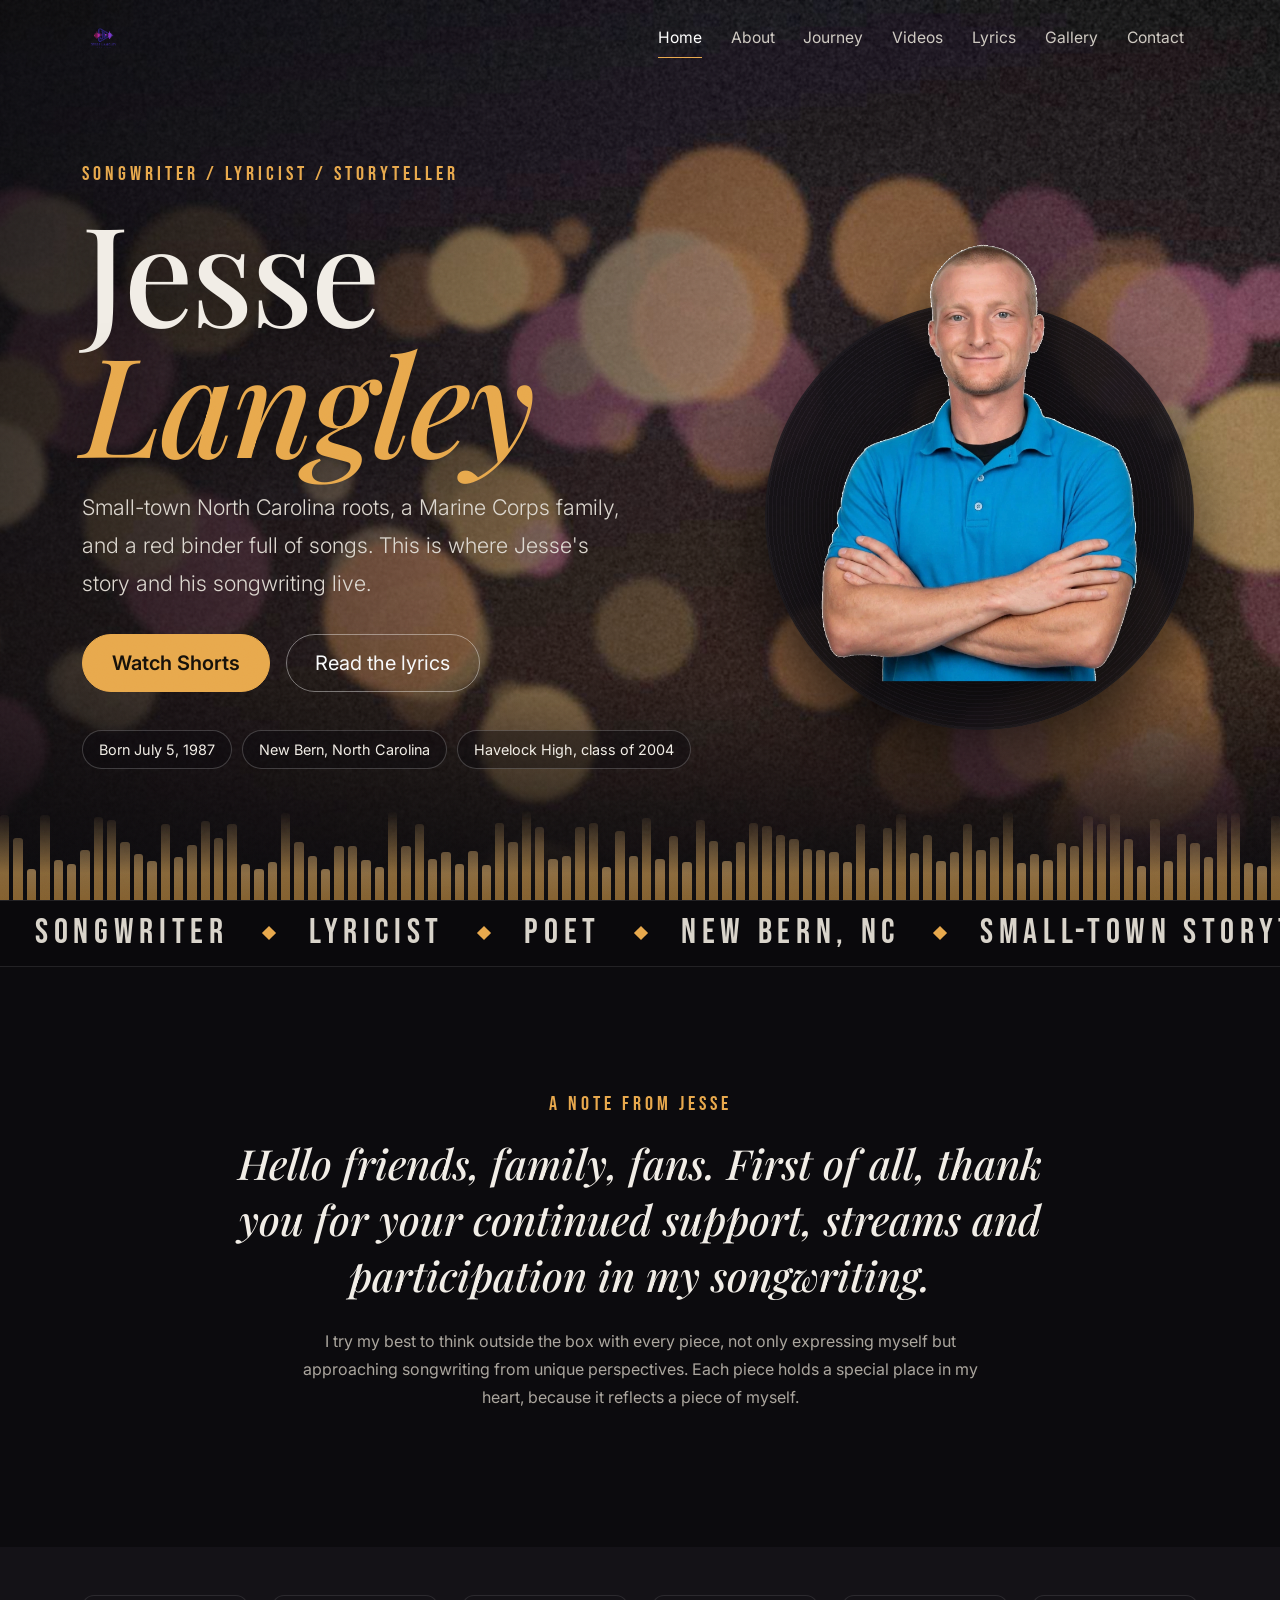
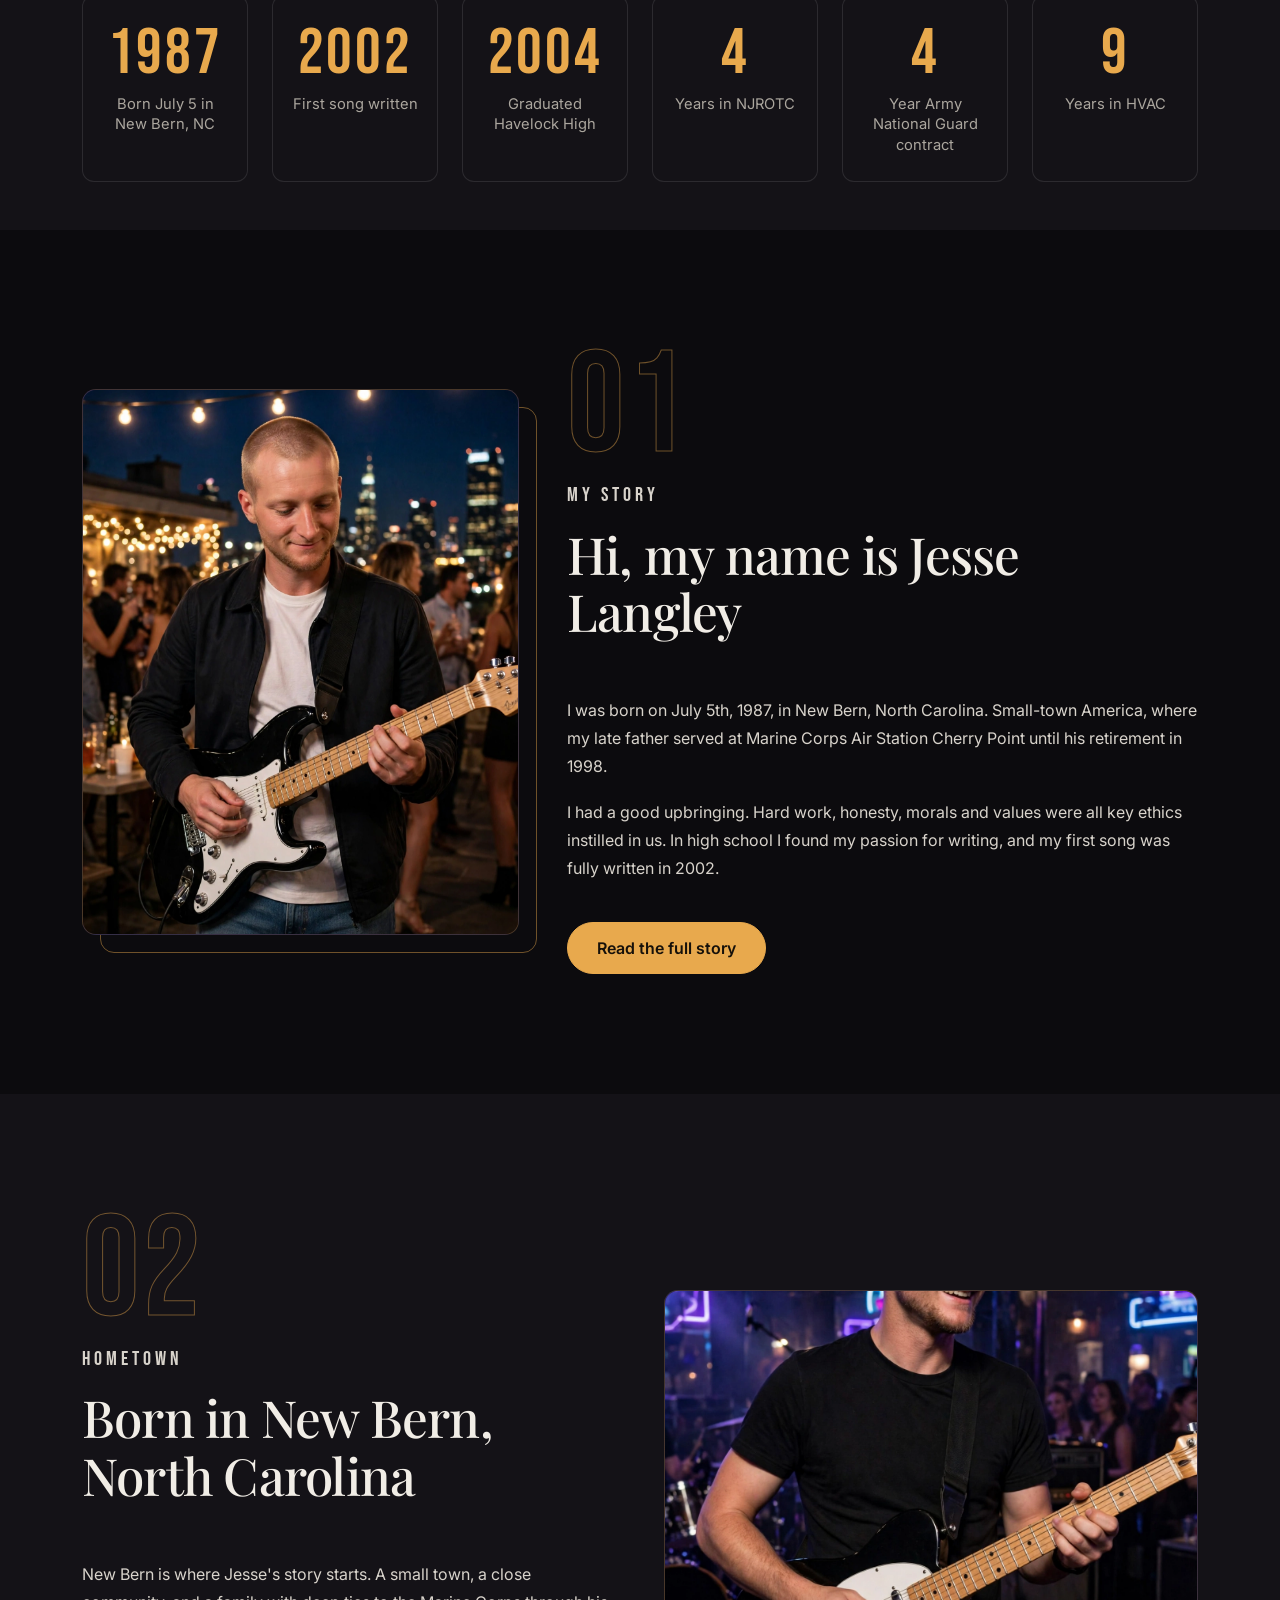
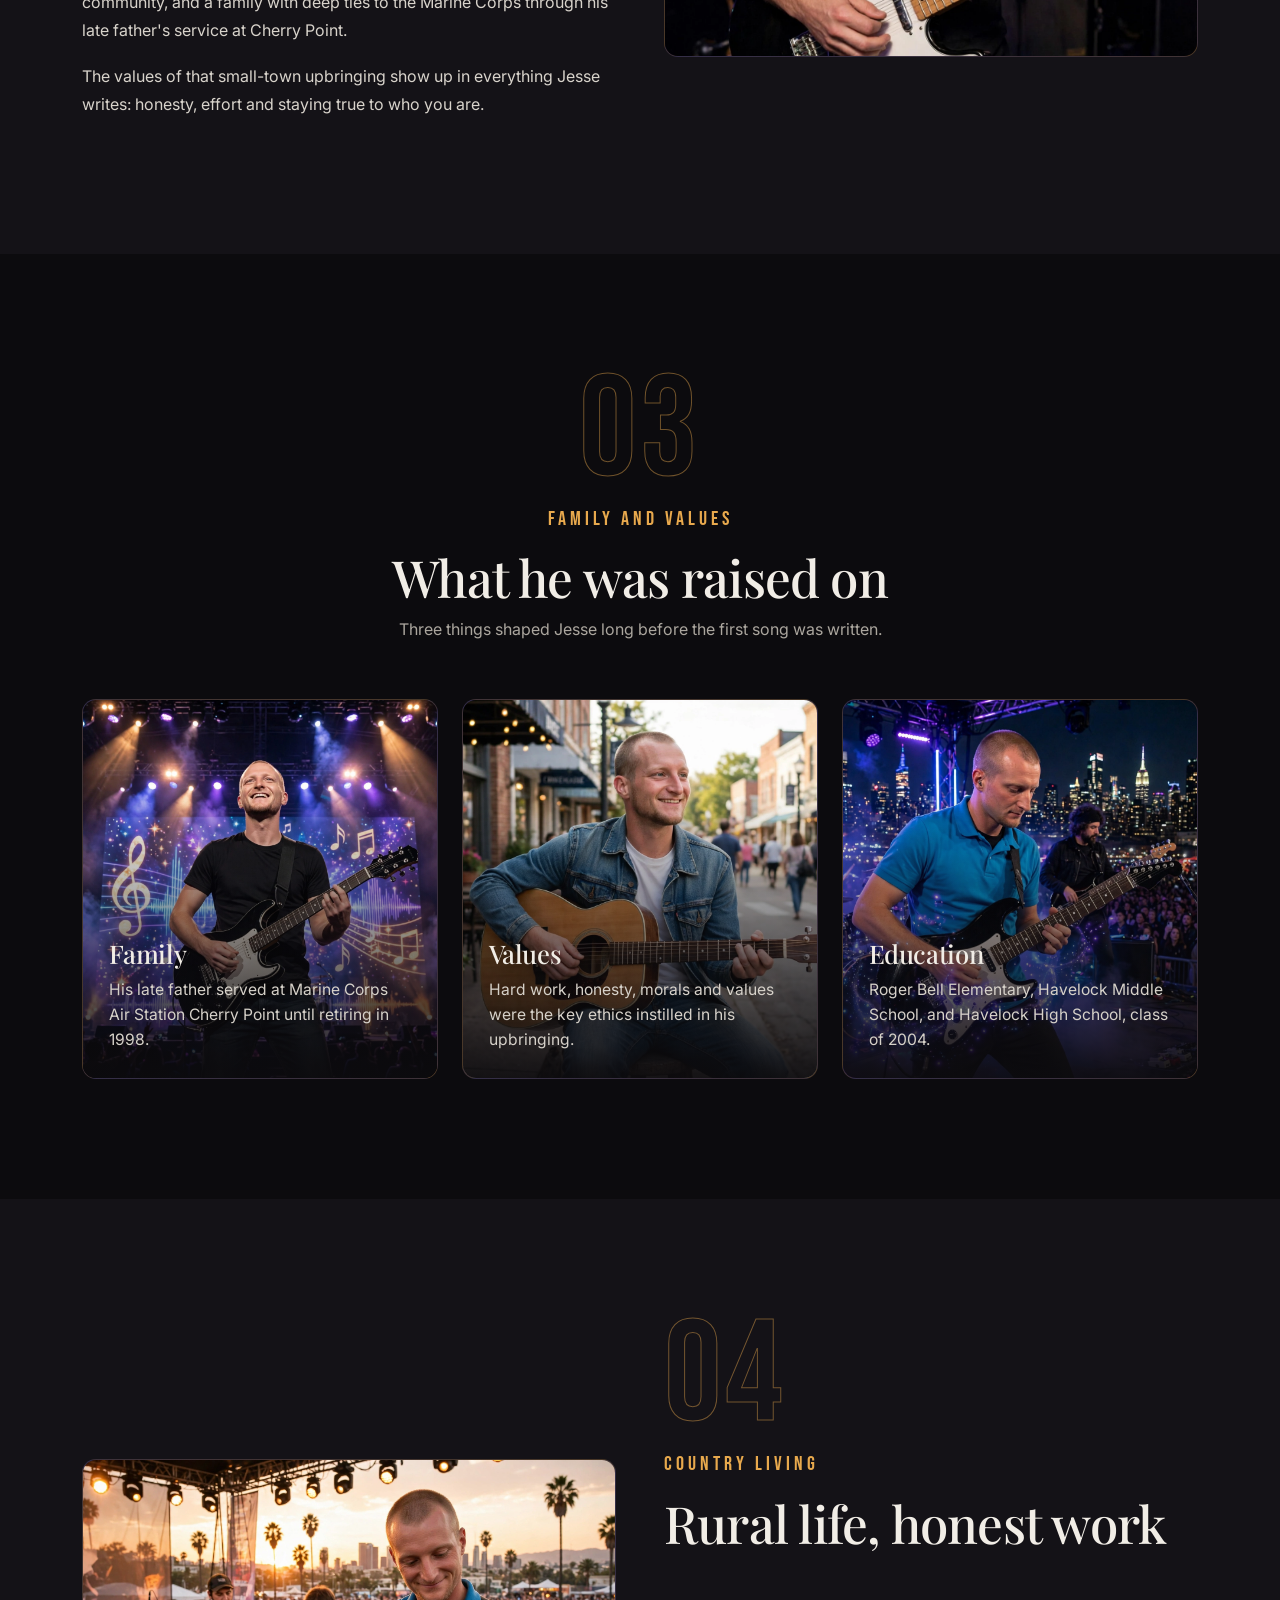
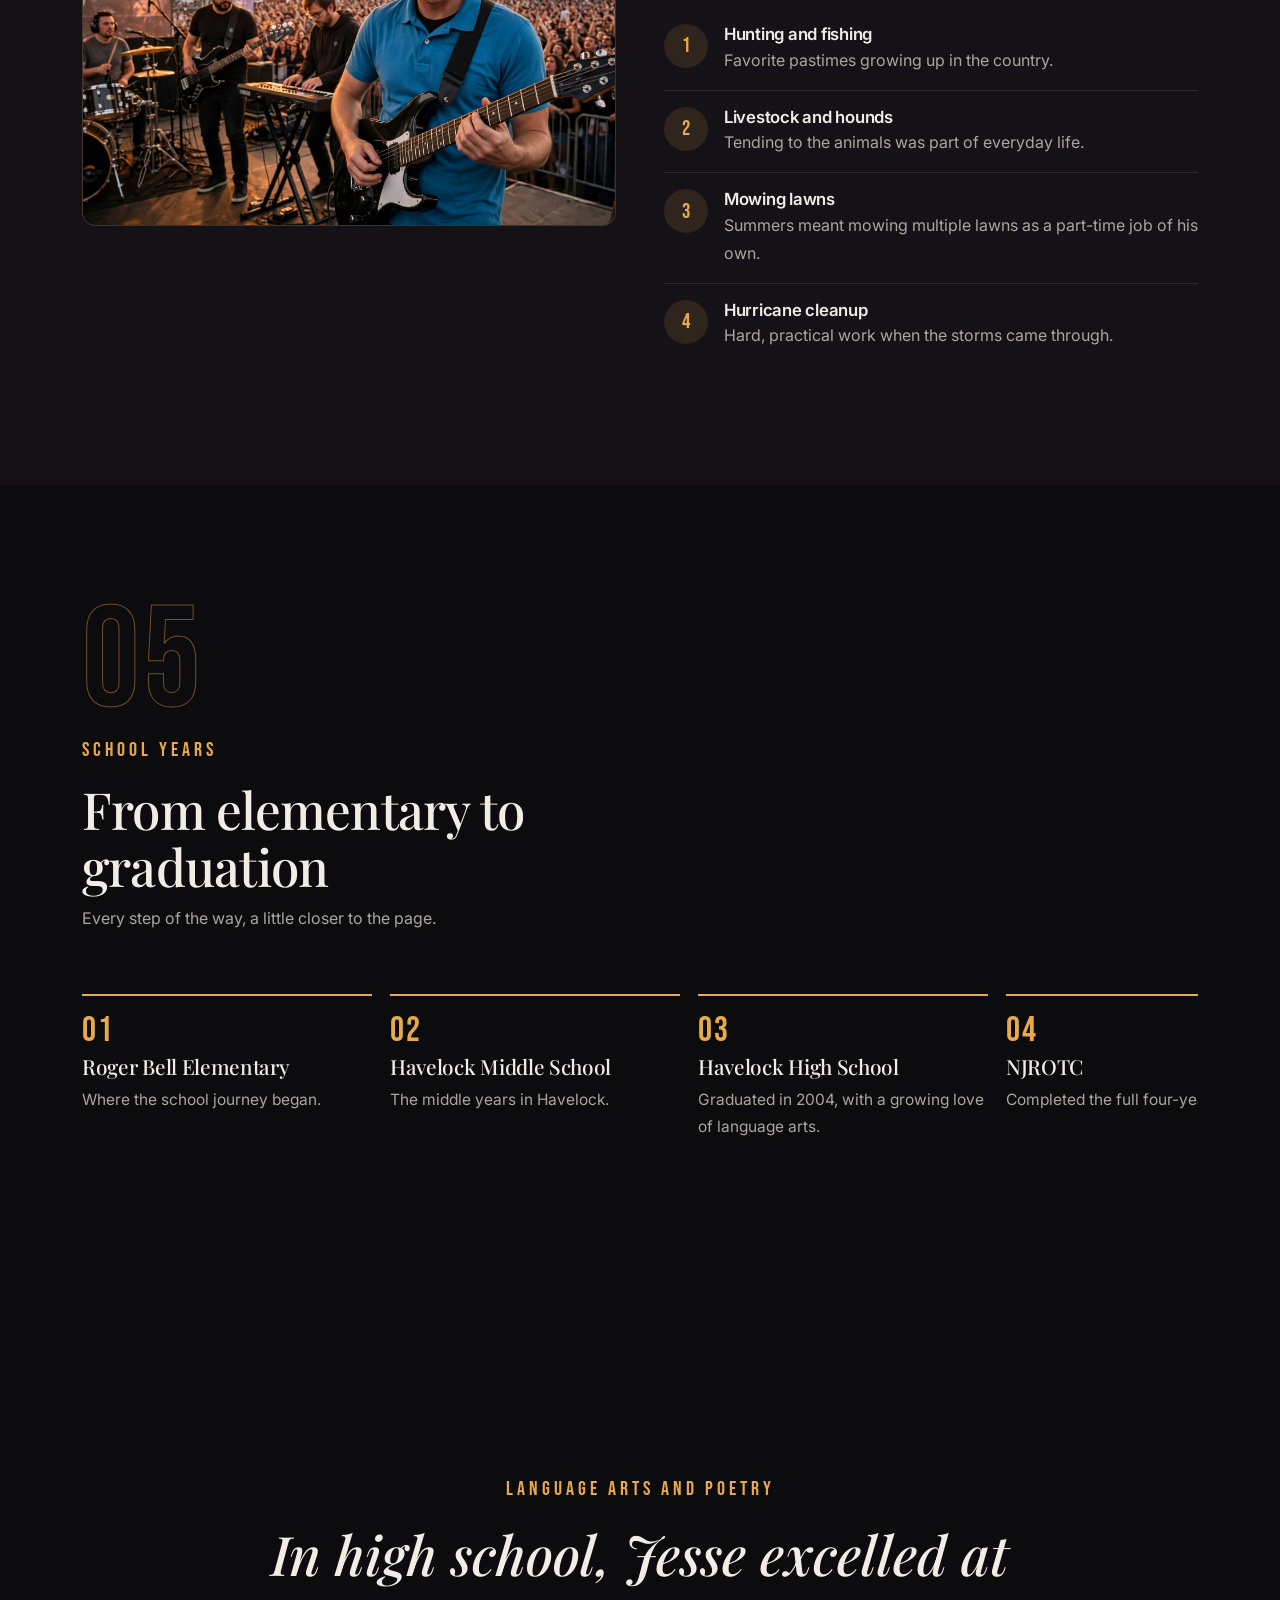
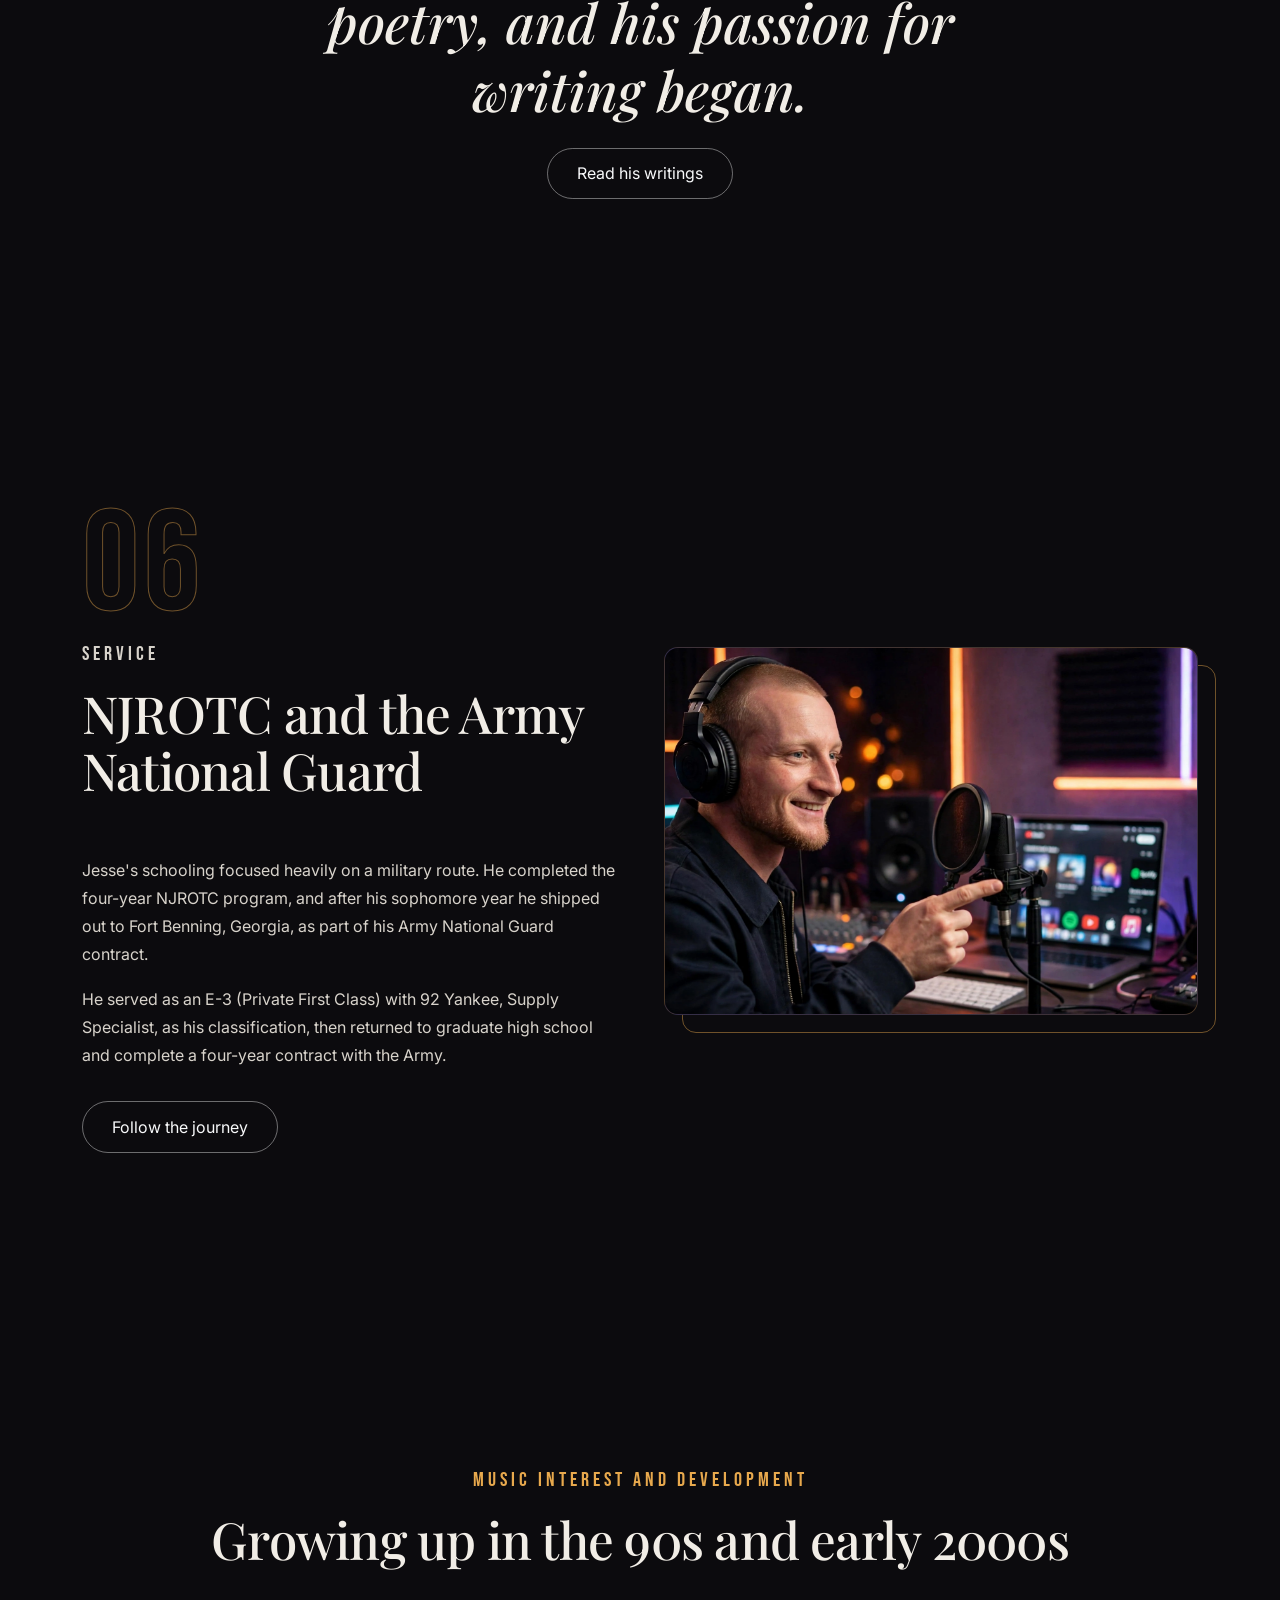
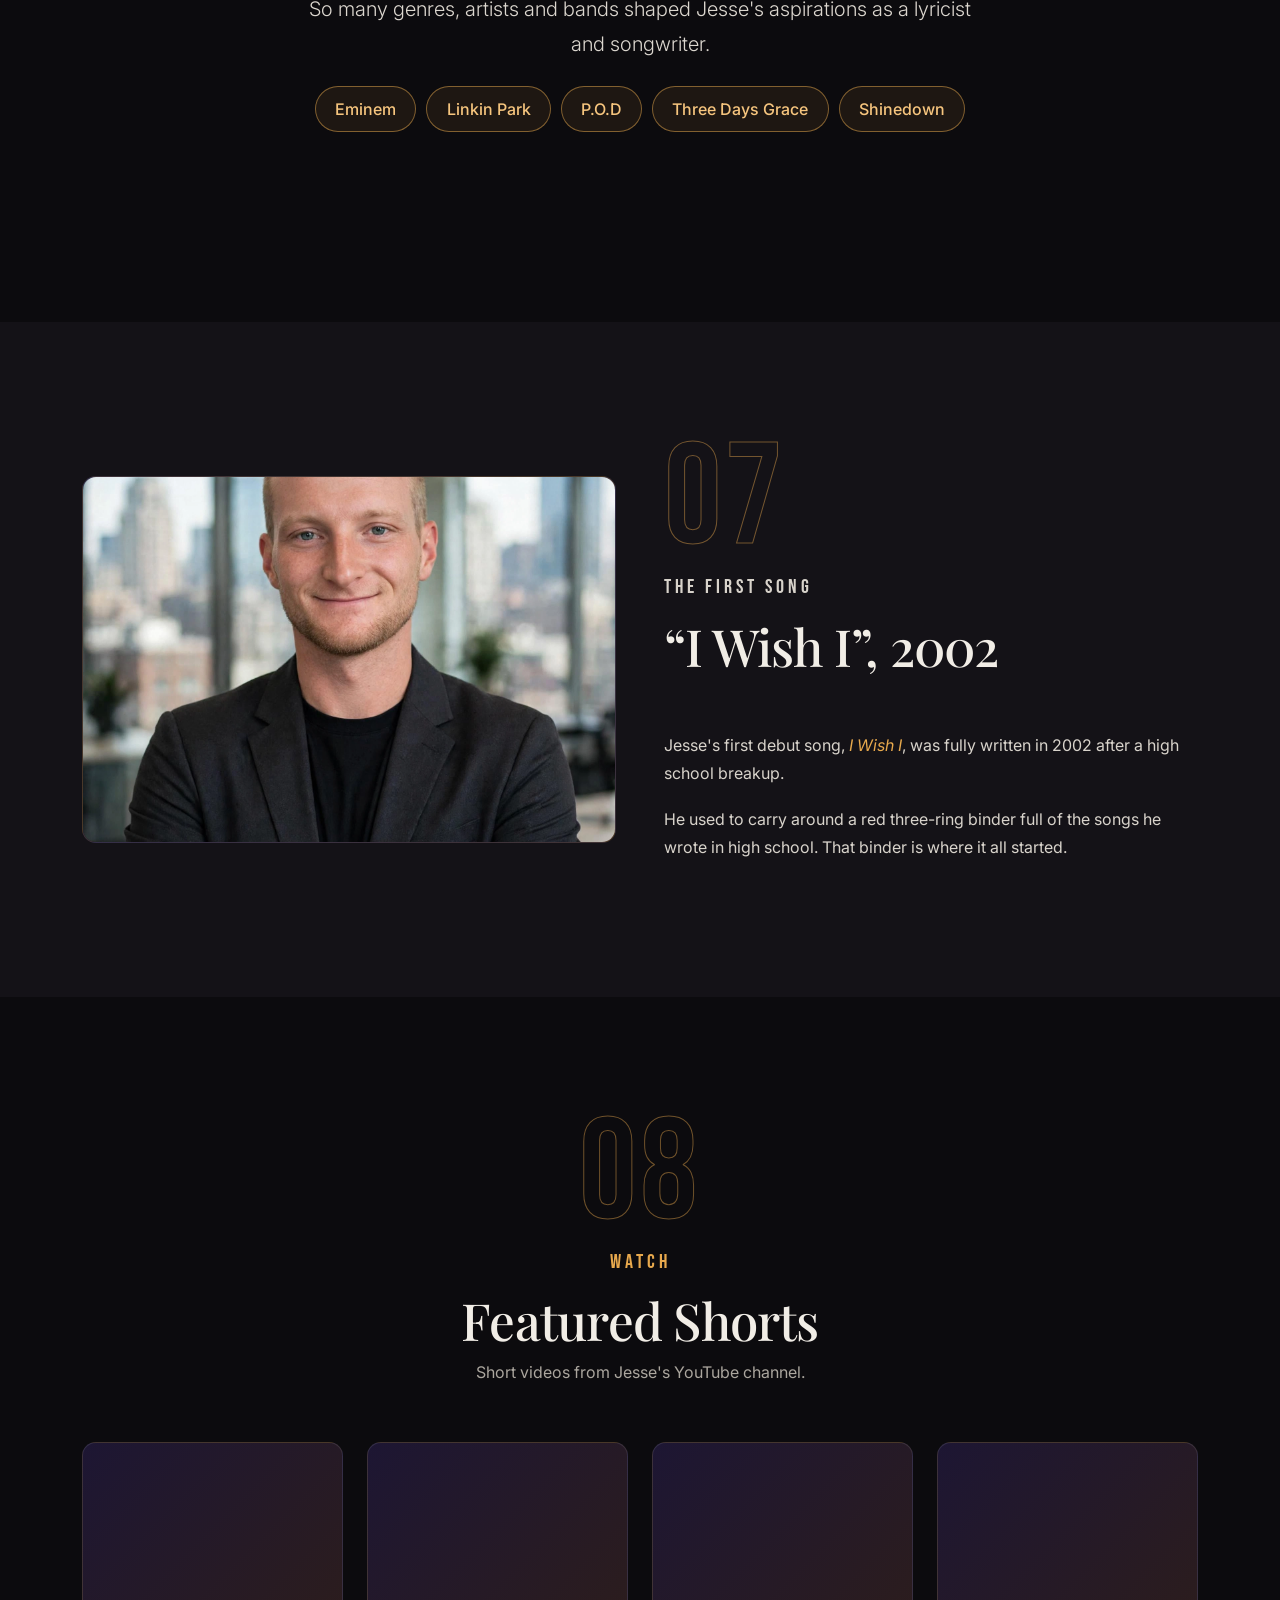
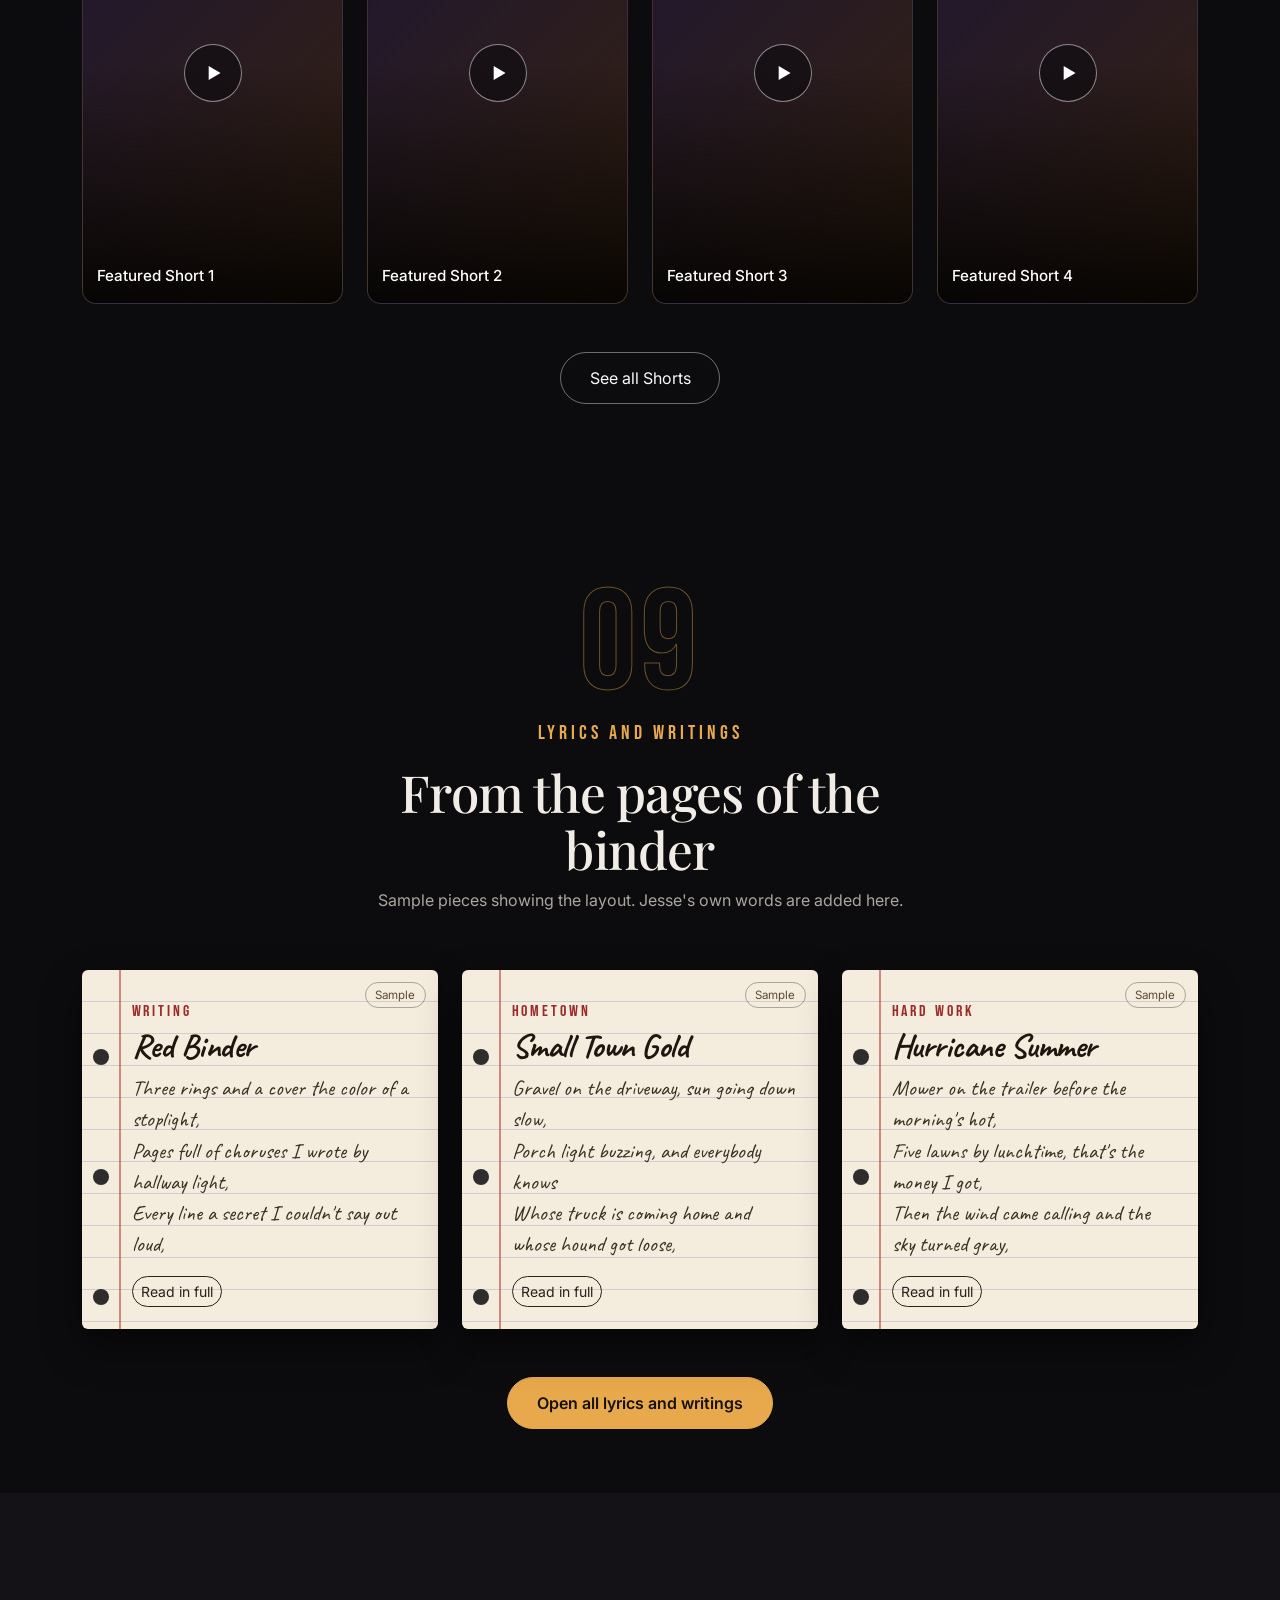
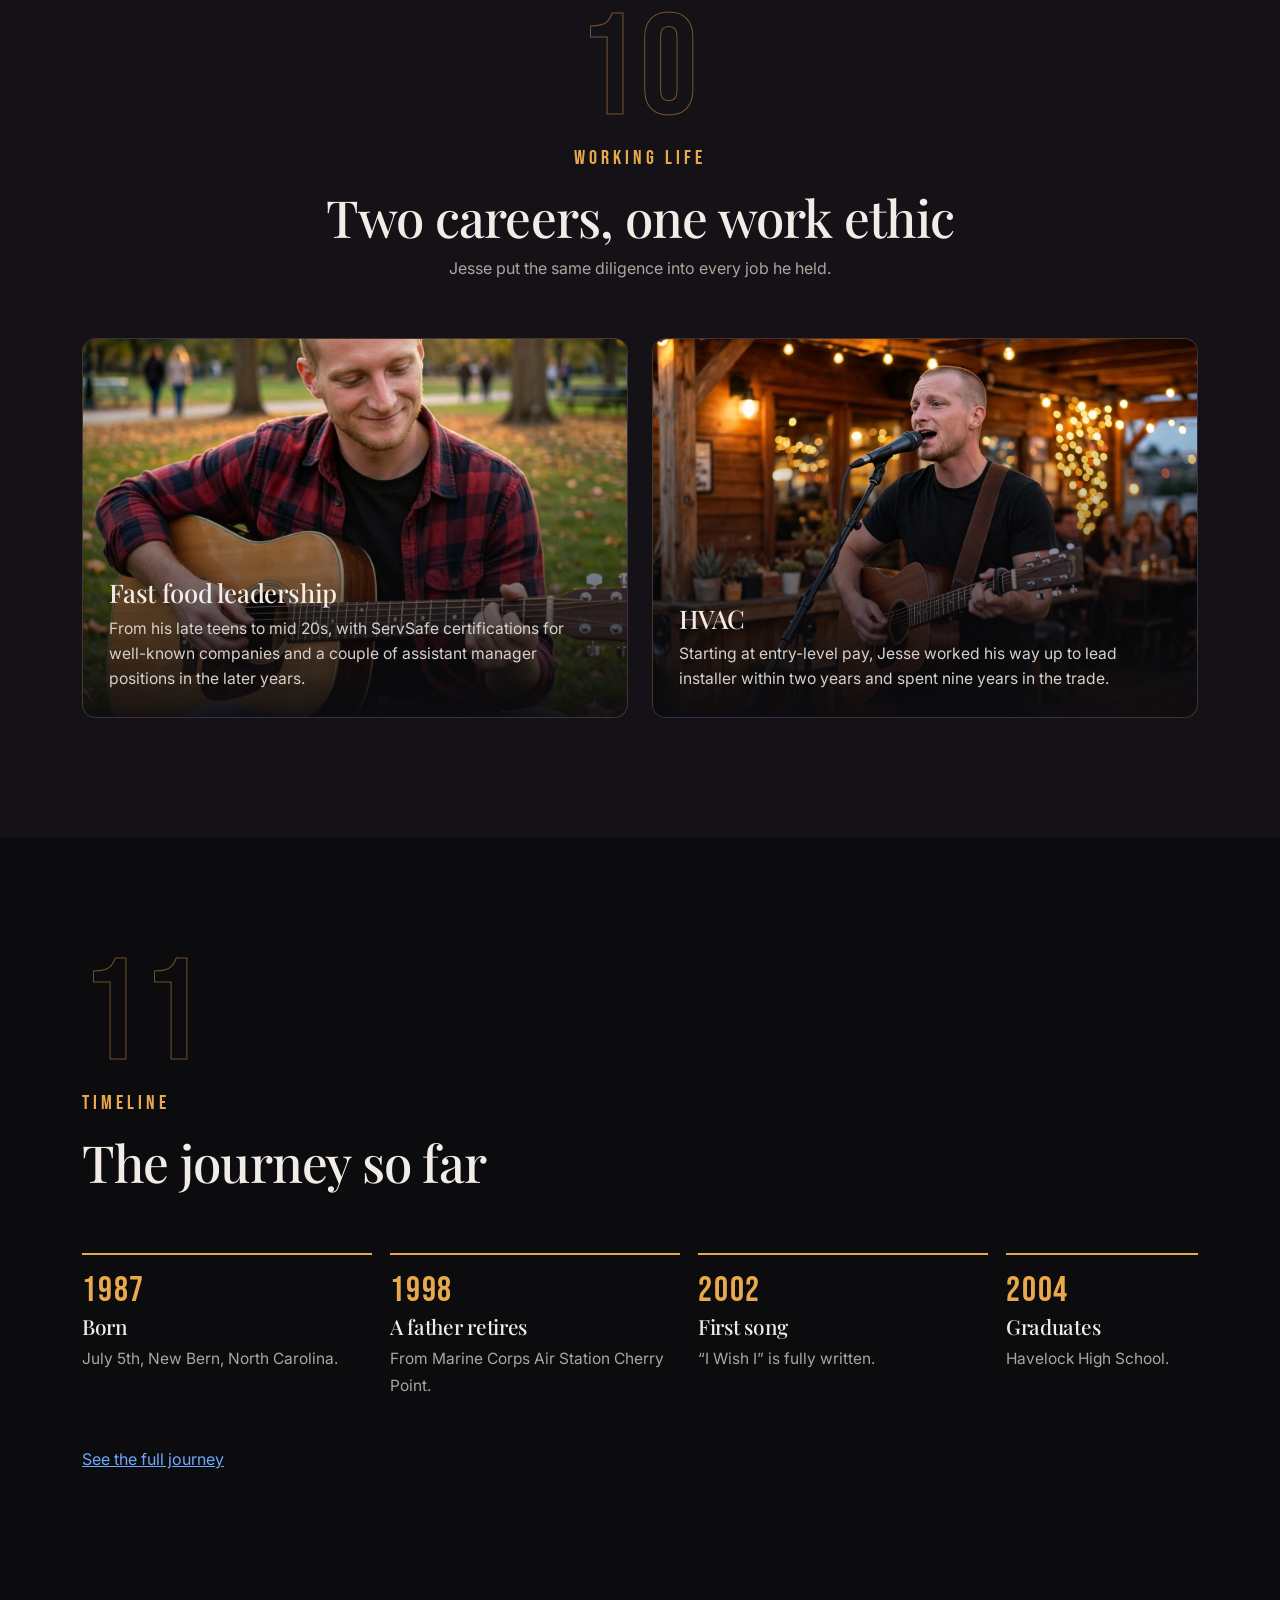
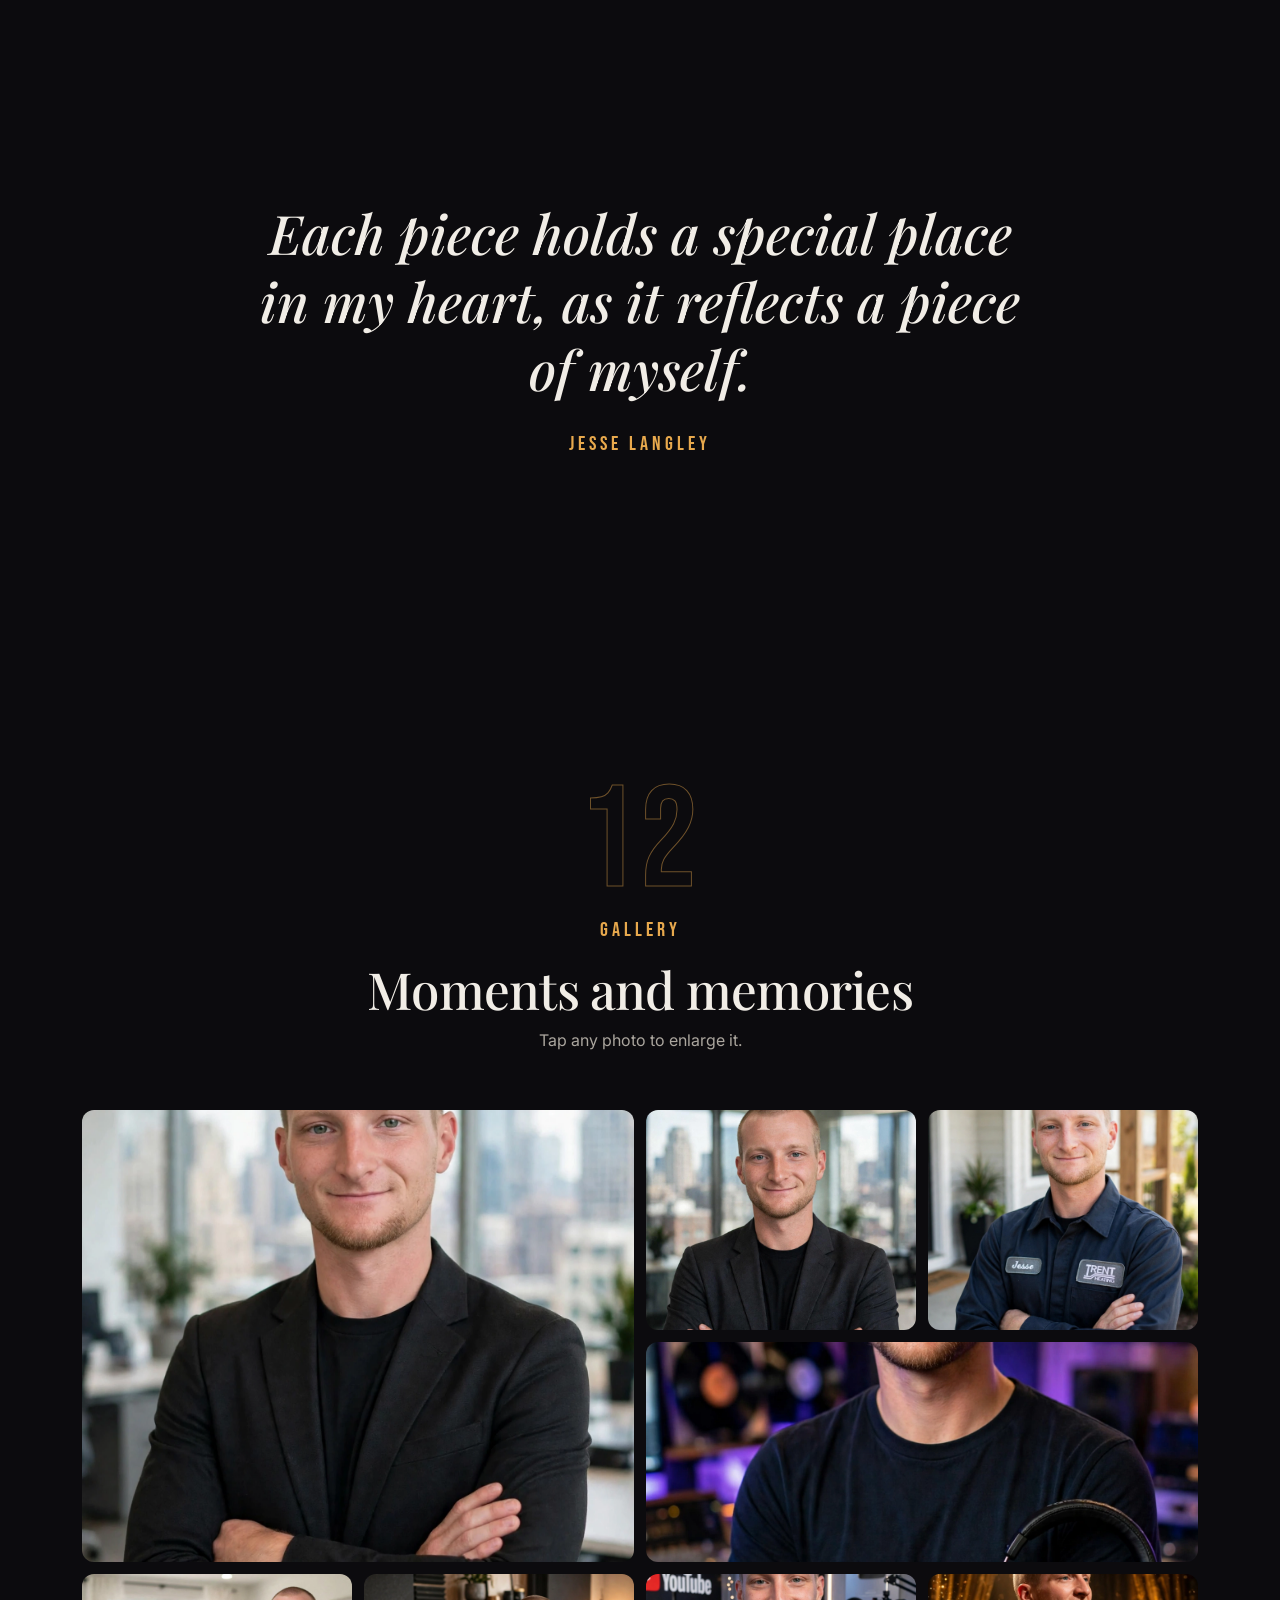
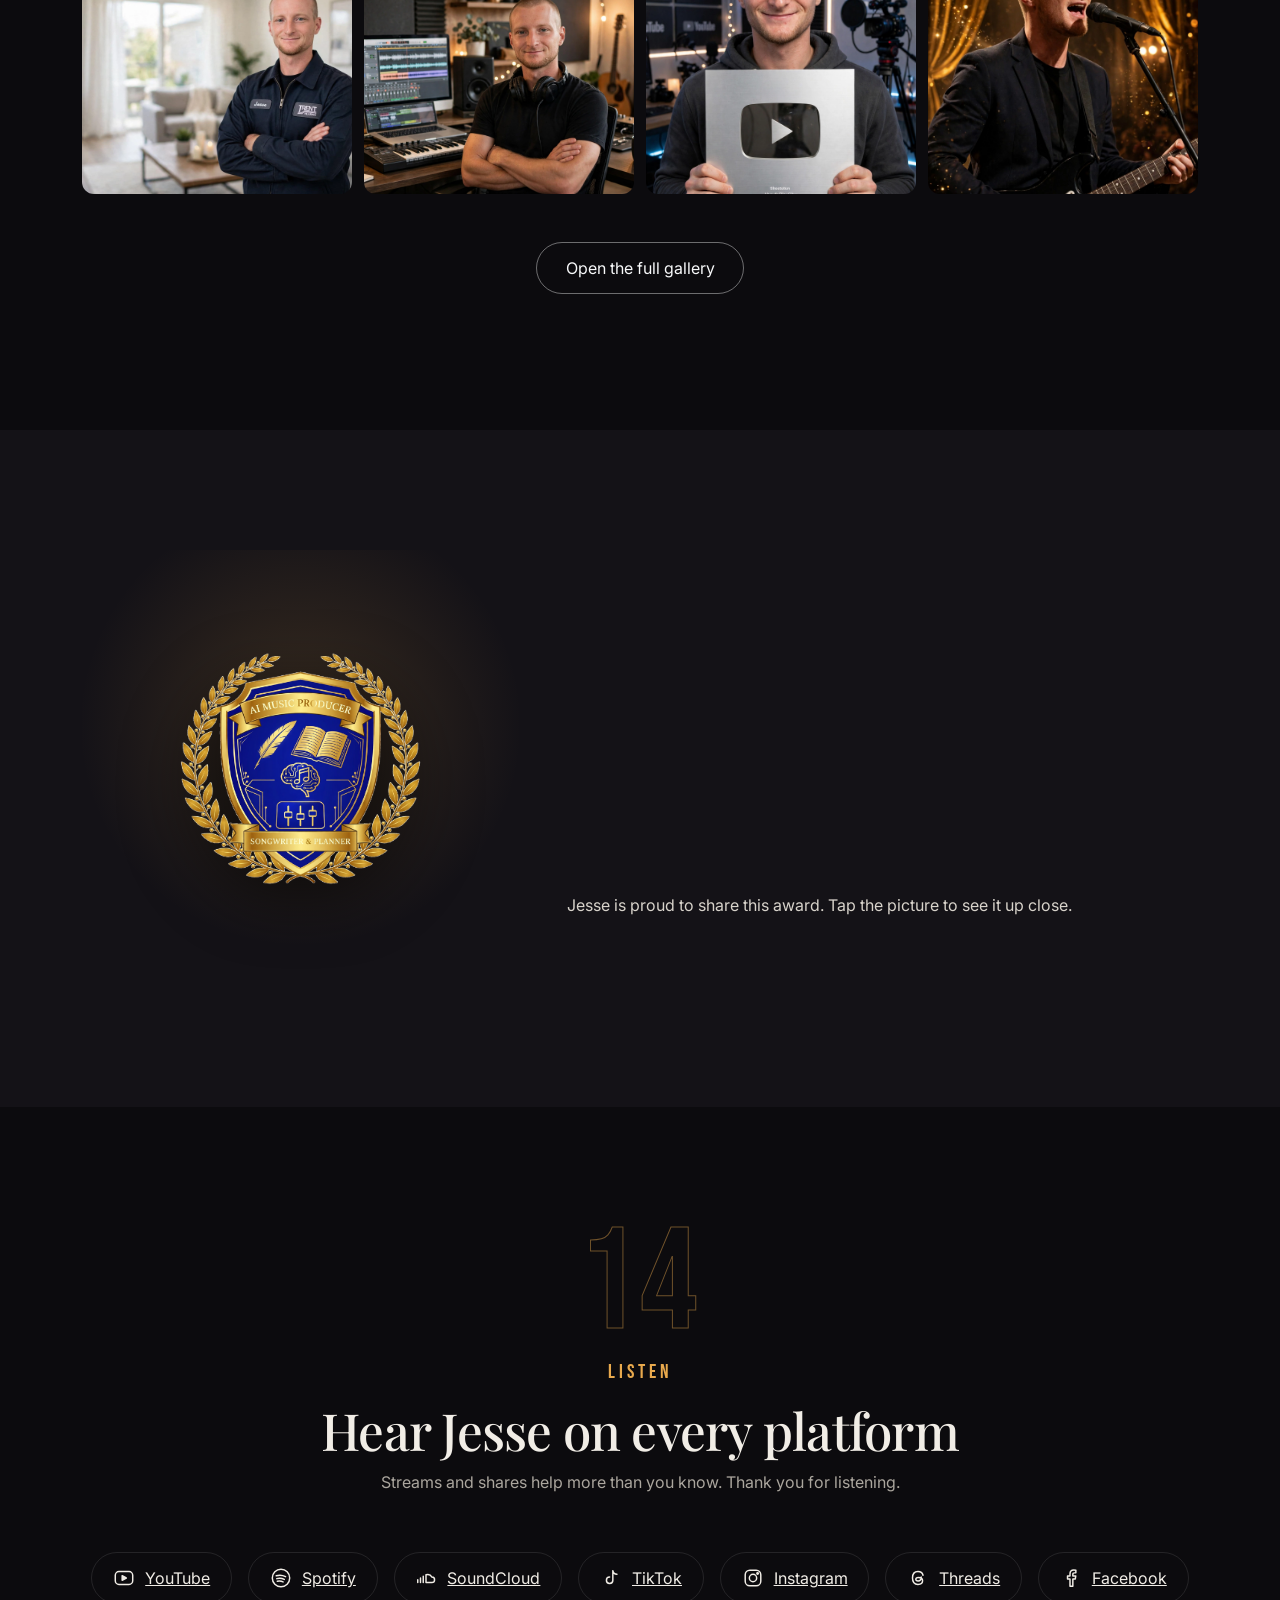
==== index.html @ ce510d8c "Add files via upload" ====
<!DOCTYPE html>
<!-- Website designed and developed by SRM卝SAMIヅ. All rights reserved. -->
<html lang="en" data-bs-theme="dark">
<head>
<meta charset="utf-8"><meta name="viewport" content="width=device-width,initial-scale=1">
<title>Jesse Langley | Songwriter & Lyricist from New Bern, North Carolina</title><meta name="description" content="Official site of Jesse Langley, songwriter and lyricist from New Bern, North Carolina. His story, Shorts, lyrics and music."><meta name="theme-color" content="#0c0b0e">
<meta name="author" content="SRM卝SAMIヅ"><meta name="copyright" content="Website design and code by SRM卝SAMIヅ">
<link rel="canonical" href="https://YOUR-USERNAME.github.io/YOUR-REPO/index.html">
<meta property="og:type" content="website"><meta property="og:title" content="Jesse Langley | Songwriter & Lyricist from New Bern, North Carolina"><meta property="og:description" content="Official site of Jesse Langley, songwriter and lyricist from New Bern, North Carolina. His story, Shorts, lyrics and music."><meta property="og:image" content="https://YOUR-USERNAME.github.io/YOUR-REPO/assets/images/stock/bg-stage-lights.jpg">
<meta name="twitter:card" content="summary_large_image">
<link rel="icon" href="assets/images/Jesse%20Langley-JL%20Abstract%20Favicon%20Logo.png">
<link rel="preconnect" href="https://fonts.googleapis.com"><link rel="preconnect" href="https://fonts.gstatic.com" crossorigin>
<link href="https://fonts.googleapis.com/css2?family=Bebas+Neue&amp;family=Caveat:wght@500;700&amp;family=Inter:wght@400;500;600&amp;family=Playfair+Display:ital,wght@0,400;0,500;1,500&amp;display=swap" rel="stylesheet">
<link rel="stylesheet" href="assets/vendor/bootstrap.min.css"><link rel="stylesheet" href="assets/css/style.css">
</head>
<body>
<a class="skip" href="#main">Skip to content</a><div id="prog"></div>
<nav class="navbar navbar-expand-lg fixed-top" id="nav" aria-label="Main"><div class="container">
<a class="navbar-brand" href="index.html" aria-label="Jesse Langley, home"><img data-logo="logoHeader" alt=""><span class="brand-txt">Jesse <em>Langley</em></span></a>
<button class="navbar-toggler" type="button" data-bs-toggle="collapse" data-bs-target="#menu" aria-controls="menu" aria-expanded="false" aria-label="Toggle navigation"><span class="navbar-toggler-icon"></span></button>
<div class="collapse navbar-collapse" id="menu"><ul class="navbar-nav ms-auto"><li class="nav-item"><a class="nav-link active" href="index.html" aria-current=page>Home</a></li><li class="nav-item"><a class="nav-link" href="about.html">About</a></li><li class="nav-item"><a class="nav-link" href="journey.html">Journey</a></li><li class="nav-item"><a class="nav-link" href="videos.html">Videos</a></li><li class="nav-item"><a class="nav-link" href="lyrics.html">Lyrics</a></li><li class="nav-item"><a class="nav-link" href="gallery.html">Gallery</a></li><li class="nav-item"><a class="nav-link" href="contact.html">Contact</a></li></ul></div></div></nav>
<main id="main">

<header class="hero" data-bg="heroHome"><div class="container"><div class="row align-items-center g-4 g-lg-5">
<div class="col-lg-7 order-2 order-lg-1"><p class="kicker">Songwriter / Lyricist / Storyteller</p><h1>Jesse <em>Langley</em></h1>
<p class="lead">Small-town North Carolina roots, a Marine Corps family, and a red binder full of songs. This is where Jesse's story and his songwriting live.</p>
<div class="d-flex flex-wrap gap-3"><a class="btn btn-gold btn-lg" href="videos.html">Watch Shorts</a><a class="btn btn-outline-light btn-lg" href="lyrics.html">Read the lyrics</a></div>
<ul class="hero-facts"><li>Born July 5, 1987</li><li>New Bern, North Carolina</li><li>Havelock High, class of 2004</li></ul></div>
<div class="col-lg-5 order-1 order-lg-2"><div class="portrait-wrap"><span class="vinyl" aria-hidden="true"></span><img class="portrait-cut" data-img="portrait" alt="Portrait of Jesse Langley"></div></div></div></div>
<div class="eq" aria-hidden="true"><i style="--h:94;--d:-0.98s"></i><i style="--h:69;--d:-0.22s"></i><i style="--h:35;--d:-0.54s"></i><i style="--h:94;--d:-1.44s"></i><i style="--h:45;--d:-0.53s"></i><i style="--h:40;--d:-1.17s"></i><i style="--h:56;--d:-1.13s"></i><i style="--h:92;--d:-1.52s"></i><i style="--h:89;--d:-0.25s"></i><i style="--h:65;--d:-0.08s"></i><i style="--h:51;--d:-0.81s"></i><i style="--h:43;--d:-1.24s"></i><i style="--h:84;--d:-1.26s"></i><i style="--h:48;--d:-1.47s"></i><i style="--h:61;--d:-1.08s"></i><i style="--h:88;--d:-1.42s"></i><i style="--h:69;--d:-1.46s"></i><i style="--h:85;--d:-0.45s"></i><i style="--h:40;--d:-0.32s"></i><i style="--h:35;--d:-1.41s"></i><i style="--h:42;--d:-1.43s"></i><i style="--h:97;--d:-0.22s"></i><i style="--h:65;--d:-0.68s"></i><i style="--h:49;--d:-1.54s"></i><i style="--h:35;--d:-0.19s"></i><i style="--h:60;--d:-1.43s"></i><i style="--h:60;--d:-0.53s"></i><i style="--h:45;--d:-0.21s"></i><i style="--h:37;--d:-0.80s"></i><i style="--h:98;--d:-0.86s"></i><i style="--h:60;--d:-0.67s"></i><i style="--h:85;--d:-0.31s"></i><i style="--h:46;--d:-1.12s"></i><i style="--h:53;--d:-0.28s"></i><i style="--h:40;--d:-0.09s"></i><i style="--h:54;--d:-1.19s"></i><i style="--h:39;--d:-0.19s"></i><i style="--h:86;--d:-1.52s"></i><i style="--h:65;--d:-0.26s"></i><i style="--h:99;--d:-0.07s"></i><i style="--h:81;--d:-1.35s"></i><i style="--h:46;--d:-1.39s"></i><i style="--h:49;--d:-1.38s"></i><i style="--h:81;--d:-0.72s"></i><i style="--h:86;--d:-0.32s"></i><i style="--h:37;--d:-0.61s"></i><i style="--h:77;--d:-0.00s"></i><i style="--h:49;--d:-0.34s"></i><i style="--h:91;--d:-0.43s"></i><i style="--h:46;--d:-0.49s"></i><i style="--h:71;--d:-0.16s"></i><i style="--h:42;--d:-0.04s"></i><i style="--h:89;--d:-0.80s"></i><i style="--h:66;--d:-0.91s"></i><i style="--h:43;--d:-0.68s"></i><i style="--h:64;--d:-0.15s"></i><i style="--h:86;--d:-0.82s"></i><i style="--h:82;--d:-0.22s"></i><i style="--h:72;--d:-0.27s"></i><i style="--h:68;--d:-0.05s"></i><i style="--h:57;--d:-0.42s"></i><i style="--h:56;--d:-1.58s"></i><i style="--h:53;--d:-0.02s"></i><i style="--h:42;--d:-0.72s"></i><i style="--h:84;--d:-0.47s"></i><i style="--h:36;--d:-1.55s"></i><i style="--h:80;--d:-0.46s"></i><i style="--h:96;--d:-0.90s"></i><i style="--h:52;--d:-1.54s"></i><i style="--h:72;--d:-1.11s"></i><i style="--h:43;--d:-0.67s"></i><i style="--h:53;--d:-1.13s"></i><i style="--h:84;--d:-0.94s"></i><i style="--h:56;--d:-1.06s"></i><i style="--h:70;--d:-1.23s"></i><i style="--h:98;--d:-0.56s"></i><i style="--h:41;--d:-0.44s"></i><i style="--h:51;--d:-0.28s"></i><i style="--h:45;--d:-0.26s"></i><i style="--h:63;--d:-1.37s"></i><i style="--h:60;--d:-0.28s"></i><i style="--h:93;--d:-0.95s"></i><i style="--h:84;--d:-0.13s"></i><i style="--h:96;--d:-0.95s"></i><i style="--h:68;--d:-0.86s"></i><i style="--h:38;--d:-0.93s"></i><i style="--h:90;--d:-0.87s"></i><i style="--h:43;--d:-1.40s"></i><i style="--h:73;--d:-0.10s"></i><i style="--h:63;--d:-1.15s"></i><i style="--h:48;--d:-0.16s"></i><i style="--h:97;--d:-0.73s"></i><i style="--h:97;--d:-1.42s"></i><i style="--h:41;--d:-1.09s"></i><i style="--h:38;--d:-0.60s"></i><i style="--h:93;--d:-0.37s"></i></div></header>
<div class="ticker" aria-hidden="true"><div class="ticker__in"><span>Songwriter</span><i></i><span>Lyricist</span><i></i><span>Poet</span><i></i><span>New Bern, NC</span><i></i><span>Small-town storyteller</span><i></i><span>Havelock High class of 2004</span><i></i><span>Army National Guard</span><i></i><span>Songwriter</span><i></i><span>Lyricist</span><i></i><span>Poet</span><i></i><span>New Bern, NC</span><i></i><span>Small-town storyteller</span><i></i><span>Havelock High class of 2004</span><i></i><span>Army National Guard</span><i></i></div></div>

<section class="sec"><div class="container"><div class="row justify-content-center"><div class="col-lg-9 text-center" data-rv><p class="kicker">A note from Jesse</p>
<p class="big-quote">Hello friends, family, fans. First of all, thank you for your continued support, streams and participation in my songwriting.</p>
<p class="mut mt-4 mx-auto" style="max-width:44rem">I try my best to think outside the box with every piece, not only expressing myself but approaching songwriting from unique perspectives. Each piece holds a special place in my heart, because it reflects a piece of myself.</p></div></div></div></section>

<section class="sec-alt py-5"><div class="container"><div class="row g-3 g-lg-4"><div class="col-6 col-md-4 col-xl-2" data-rv><div class="stat"><b>1987</b><span>Born July 5 in New Bern, NC</span></div></div><div class="col-6 col-md-4 col-xl-2" data-rv><div class="stat"><b>2002</b><span>First song written</span></div></div><div class="col-6 col-md-4 col-xl-2" data-rv><div class="stat"><b>2004</b><span>Graduated Havelock High</span></div></div><div class="col-6 col-md-4 col-xl-2" data-rv><div class="stat"><b data-count=4>4</b><span>Years in NJROTC</span></div></div><div class="col-6 col-md-4 col-xl-2" data-rv><div class="stat"><b data-count=4>4</b><span>Year Army National Guard contract</span></div></div><div class="col-6 col-md-4 col-xl-2" data-rv><div class="stat"><b data-count=9>9</b><span>Years in HVAC</span></div></div></div></div></section>

<section class="sec"><div class="container"><div class="row align-items-center g-5"><div class="col-lg-5" data-rv><div class="frame-off"><div class="frame "><img data-img="storyMain" alt="Jesse Langley" loading="lazy"></div></div></div><div class="col-lg-7 prose" data-rv><div class="sec-head" data-rv><span class="chap" aria-hidden="true">01</span><p class="kicker">My story</p><h2>Hi, my name is Jesse Langley</h2></div>
<p>I was born on July 5th, 1987, in New Bern, North Carolina. Small-town America, where my late father served at Marine Corps Air Station Cherry Point until his retirement in 1998.</p>
<p>I had a good upbringing. Hard work, honesty, morals and values were all key ethics instilled in us. In high school I found my passion for writing, and my first song was fully written in 2002.</p>
<a class="btn btn-gold mt-4" href="about.html">Read the full story</a></div></div></div></section>

<section class="sec sec-alt"><div class="container"><div class="row align-items-center g-5"><div class="col-lg-6 order-lg-2" data-rv><div class="frame-off"><div class="frame wide"><img data-img="hometown" alt="New Bern, North Carolina" loading="lazy"></div></div></div><div class="col-lg-6 prose" data-rv><div class="sec-head" data-rv><span class="chap" aria-hidden="true">02</span><p class="kicker">Hometown</p><h2>Born in New Bern, North Carolina</h2></div>
<p>New Bern is where Jesse's story starts. A small town, a close community, and a family with deep ties to the Marine Corps through his late father's service at Cherry Point.</p>
<p>The values of that small-town upbringing show up in everything Jesse writes: honesty, effort and staying true to who you are.</p></div></div></div></section>

<section class="sec"><div class="container"><div class="sec-head text-center" data-rv><span class="chap" aria-hidden="true">03</span><p class="kicker">Family and values</p><h2>What he was raised on</h2><p class=mut>Three things shaped Jesse long before the first song was written.</p></div><div class="row g-4"><div class="col-md-6 col-lg-4" data-rv><div class="tile"><img data-img="family" alt="" loading="lazy"><div class="t"><h3>Family</h3><p>His late father served at Marine Corps Air Station Cherry Point until retiring in 1998.</p></div></div></div><div class="col-md-6 col-lg-4" data-rv><div class="tile"><img data-img="values" alt="" loading="lazy"><div class="t"><h3>Values</h3><p>Hard work, honesty, morals and values were the key ethics instilled in his upbringing.</p></div></div></div><div class="col-md-6 col-lg-4" data-rv><div class="tile"><img data-img="school" alt="" loading="lazy"><div class="t"><h3>Education</h3><p>Roger Bell Elementary, Havelock Middle School, and Havelock High School, class of 2004.</p></div></div></div></div></div></section>

<section class="sec sec-alt"><div class="container"><div class="row align-items-center g-5"><div class="col-lg-6" data-rv><div class="frame-off"><div class="frame wide"><img data-img="country1" alt="Country life" loading="lazy"></div></div></div><div class="col-lg-6" data-rv><div class="sec-head" data-rv><span class="chap" aria-hidden="true">04</span><p class="kicker">Country living</p><h2>Rural life, honest work</h2></div><div class="fact-row"><span class="ico">1</span><div><h3>Hunting and fishing</h3><p>Favorite pastimes growing up in the country.</p></div></div><div class="fact-row"><span class="ico">2</span><div><h3>Livestock and hounds</h3><p>Tending to the animals was part of everyday life.</p></div></div><div class="fact-row"><span class="ico">3</span><div><h3>Mowing lawns</h3><p>Summers meant mowing multiple lawns as a part-time job of his own.</p></div></div><div class="fact-row"><span class="ico">4</span><div><h3>Hurricane cleanup</h3><p>Hard, practical work when the storms came through.</p></div></div></div></div></div></section>

<section class="sec"><div class="container"><div class="sec-head" data-rv><span class="chap" aria-hidden="true">05</span><p class="kicker">School years</p><h2>From elementary to graduation</h2><p class=mut>Every step of the way, a little closer to the page.</p></div><div class="hscroll" data-rv><div class="hs"><b>01</b><h3>Roger Bell Elementary</h3><p>Where the school journey began.</p></div><div class="hs"><b>02</b><h3>Havelock Middle School</h3><p>The middle years in Havelock.</p></div><div class="hs"><b>03</b><h3>Havelock High School</h3><p>Graduated in 2004, with a growing love of language arts.</p></div><div class="hs"><b>04</b><h3>NJROTC</h3><p>Completed the full four-year program.</p></div></div></div></section>

<section class="band " data-bg="bandHaze"><div class="container" data-rv><p class="kicker">Language arts and poetry</p><blockquote>In high school, Jesse excelled at poetry, and his passion for writing began.</blockquote><a class="btn btn-outline-light mt-4" href="lyrics.html">Read his writings</a></div></section>

<section class="sec"><div class="container"><div class="row align-items-center g-5"><div class="col-lg-6 order-lg-2" data-rv><div class="frame-off"><div class="frame wide"><img data-img="military" alt="Jesse in service" loading="lazy"></div></div></div><div class="col-lg-6 prose" data-rv><div class="sec-head" data-rv><span class="chap" aria-hidden="true">06</span><p class="kicker">Service</p><h2>NJROTC and the Army National Guard</h2></div>
<p>Jesse's schooling focused heavily on a military route. He completed the four-year NJROTC program, and after his sophomore year he shipped out to Fort Benning, Georgia, as part of his Army National Guard contract.</p>
<p>He served as an E-3 (Private First Class) with 92 Yankee, Supply Specialist, as his classification, then returned to graduate high school and complete a four-year contract with the Army.</p>
<a class="btn btn-outline-light mt-3" href="journey.html">Follow the journey</a></div></div></div></section>

<section class="band " data-bg="bandVinyl"><div class="container" data-rv><p class="kicker">Music interest and development</p><h2 class="mb-4">Growing up in the 90s and early 2000s</h2><p class="lead mx-auto mb-4" style="max-width:42rem">So many genres, artists and bands shaped Jesse's aspirations as a lyricist and songwriter.</p><div class="chips justify-content-center"><span class="chip">Eminem</span><span class="chip">Linkin Park</span><span class="chip">P.O.D</span><span class="chip">Three Days Grace</span><span class="chip">Shinedown</span></div></div></section>

<section class="sec sec-alt"><div class="container"><div class="row align-items-center g-5"><div class="col-lg-6" data-rv><div class="frame-off"><div class="frame wide"><img data-img="binder" alt="The red binder" loading="lazy"></div></div></div><div class="col-lg-6 prose" data-rv><div class="sec-head" data-rv><span class="chap" aria-hidden="true">07</span><p class="kicker">The first song</p><h2>“I Wish I”, 2002</h2></div>
<p>Jesse's first debut song, <em>I Wish I</em>, was fully written in 2002 after a high school breakup.</p>
<p>He used to carry around a red three-ring binder full of the songs he wrote in high school. That binder is where it all started.</p></div></div></div></section>

<section class="sec"><div class="container"><div class="sec-head text-center" data-rv><span class="chap" aria-hidden="true">08</span><p class="kicker">Watch</p><h2>Featured Shorts</h2><p class=mut>Short videos from Jesse's YouTube channel.</p></div><div class="row g-3 g-lg-4 justify-content-center" data-shorts data-limit="4" data-cols="col-6 col-lg-3"></div><p class="text-center mt-5"><a class="btn btn-outline-light" href="videos.html">See all Shorts</a></p></div></section>

<section class="band text-center py-5" data-bg="bandBinder"><div class="container" data-rv><div class="sec-head text-center" data-rv><span class="chap" aria-hidden="true">09</span><p class="kicker">Lyrics and writings</p><h2>From the pages of the binder</h2><p class=mut>Sample pieces showing the layout. Jesse's own words are added here.</p></div><div class="row g-4 text-start" data-lyrics data-limit="3"></div><p class="mt-5"><a class="btn btn-gold" href="lyrics.html">Open all lyrics and writings</a></p></div></section>

<section class="sec sec-alt"><div class="container"><div class="sec-head text-center" data-rv><span class="chap" aria-hidden="true">10</span><p class="kicker">Working life</p><h2>Two careers, one work ethic</h2><p class=mut>Jesse put the same diligence into every job he held.</p></div><div class="row g-4"><div class="col-md-6" data-rv><div class="tile"><img data-img="fastfood" alt="" loading="lazy"><div class="t"><h3>Fast food leadership</h3><p>From his late teens to mid 20s, with ServSafe certifications for well-known companies and a couple of assistant manager positions in the later years.</p></div></div></div><div class="col-md-6" data-rv><div class="tile"><img data-img="hvac" alt="" loading="lazy"><div class="t"><h3>HVAC</h3><p>Starting at entry-level pay, Jesse worked his way up to lead installer within two years and spent nine years in the trade.</p></div></div></div></div></div></section>

<section class="sec"><div class="container"><div class="sec-head" data-rv><span class="chap" aria-hidden="true">11</span><p class="kicker">Timeline</p><h2>The journey so far</h2></div><div class="hscroll" data-rv><div class="hs"><b>1987</b><h3>Born</h3><p>July 5th, New Bern, North Carolina.</p></div><div class="hs"><b>1998</b><h3>A father retires</h3><p>From Marine Corps Air Station Cherry Point.</p></div><div class="hs"><b>2002</b><h3>First song</h3><p>“I Wish I” is fully written.</p></div><div class="hs"><b>2004</b><h3>Graduates</h3><p>Havelock High School.</p></div><div class="hs"><b>4 years</b><h3>Army contract</h3><p>Army National Guard, completed.</p></div><div class="hs"><b>29</b><h3>New direction</h3><p>Leaves fast food and finds HVAC.</p></div><div class="hs"><b>2 years</b><h3>Lead installer</h3><p>Worked his way up the ranks.</p></div><div class="hs"><b>9 years</b><h3>In HVAC</h3><p>Until a career-ending stroke.</p></div></div><p class="mt-4"><a href="journey.html">See the full journey</a></p></div></section>

<section class="band " data-bg="bandCity"><div class="container" data-rv><blockquote>Each piece holds a special place in my heart, as it reflects a piece of myself.</blockquote><p class="kicker mt-4">Jesse Langley</p></div></section>

<section class="sec"><div class="container"><div class="sec-head text-center" data-rv><span class="chap" aria-hidden="true">12</span><p class="kicker">Gallery</p><h2>Moments and memories</h2><p class=mut>Tap any photo to enlarge it.</p></div><div class="mosaic" data-mosaic="8" data-rv></div><p class="text-center mt-5"><a class="btn btn-outline-light" href="gallery.html">Open the full gallery</a></p></div></section>

<section class="sec sec-alt"><div class="container"><div class="row align-items-center g-5"><div class="col-lg-5 text-center" data-rv><div class="award-box"><button data-zoom="Prestige Award" aria-label="View award larger"><img data-img="award" alt="Prestige Award" loading="lazy"></button></div></div>
<div class="col-lg-7 prose" data-rv><div class="sec-head" data-rv><span class="chap" aria-hidden="true">13</span><p class="kicker">Recognition</p><h2>Prestige Award</h2></div><p>Jesse is proud to share this award. Tap the picture to see it up close.</p>
<!-- PLACEHOLDER: add the award's full name, year and who presented it --></div></div></div></section>

<section class="sec"><div class="container"><div class="sec-head text-center" data-rv><span class="chap" aria-hidden="true">14</span><p class="kicker">Listen</p><h2>Hear Jesse on every platform</h2><p class=mut>Streams and shares help more than you know. Thank you for listening.</p></div><div class="d-flex flex-wrap justify-content-center gap-3 mb-5" data-platforms data-rv></div><div class="row g-4"><div class="col-lg-6" data-rv><iframe class="embed" title="Jesse Langley on Spotify" src="https://open.spotify.com/embed/artist/2uEYRimjVZQnL5n4DVqWCo?utm_source=generator&amp;theme=0" height="352" loading="lazy" allow="autoplay; clipboard-write; encrypted-media; fullscreen; picture-in-picture"></iframe></div><div class="col-lg-6" data-rv><iframe class="embed" title="Jesse Langley on SoundCloud" src="https://w.soundcloud.com/player/?url=https%3A//soundcloud.com/jesse-langley-177547313&amp;color=%23e8a94d&amp;hide_related=true&amp;show_comments=false&amp;visual=false" height="352" loading="lazy"></iframe></div></div></div></section>

<section class="band " data-bg="bandWave"><div class="container" data-rv><div class="text-center"><h2>Say hello to Jesse</h2><p class="mut mx-auto my-4" style="max-width:36rem">Friends, family and fans are always welcome to get in touch.</p><div class="d-flex flex-wrap gap-3 justify-content-center"><a class="btn btn-gold btn-lg" href="contact.html">Contact Jesse</a></div></div></div></section>
</main>
<footer class="ftr"><div class="container"><div class="row g-5">
<div class="col-lg-5"><a href="index.html" aria-label="Jesse Langley, home"><img data-logo="logoFooter" alt="Jesse Langley logo"></a><p class="mut mt-3" style="max-width:30rem">Songwriter and lyricist from New Bern, North Carolina. Thank you for your continued support, streams and participation.</p><div class="d-flex flex-wrap gap-2" data-social></div></div>
<div class="col-6 col-lg-3 offset-lg-1"><h4 class="h6 mb-3">Explore</h4><ul><li><a href="index.html">Home</a></li><li><a href="about.html">About</a></li><li><a href="journey.html">Journey</a></li><li><a href="videos.html">Videos</a></li><li><a href="lyrics.html">Lyrics &amp; Writings</a></li><li><a href="gallery.html">Gallery</a></li><li><a href="contact.html">Contact</a></li><li><a href="contact.html">Contact</a></li></ul></div>
<div class="col-6 col-lg-3"><h4 class="h6 mb-3">Say hello</h4><p class="mut">Friends, family and fans are always welcome to get in touch.</p><a class="btn btn-gold btn-sm" href="contact.html">Contact Jesse</a></div></div>
<div class="bot d-flex flex-wrap justify-content-between gap-2"><span>&copy; <span id="yr"></span> Jesse Langley. All rights reserved.</span><span>Songs and visuals created with AI-assisted tools, directed and curated by Jesse Langley.</span></div>
<div class="bot border-0 mt-0 pt-0 credit">Website designed &amp; developed by <strong lang="ja">SRM卝SAMIヅ</strong>. Unauthorized copying or reuse of this design and code is not permitted.</div></div></footer>
<button id="totop" aria-label="Back to top" hidden><svg viewBox="0 0 24 24" width="20" height="20" fill="none" stroke="currentColor" stroke-width="2" stroke-linecap="round" stroke-linejoin="round" aria-hidden="true"><path d="M6 14l6-6 6 6"/></svg></button>
<div class="modal fade" id="ytModal" tabindex="-1" aria-labelledby="ytTitle" aria-hidden="true"><div class="modal-dialog modal-dialog-centered" style="max-width:min(400px,calc((100svh - 130px)*.5625))"><div class="modal-content">
<div class="modal-header border-0 py-2"><h2 class="modal-title fs-6 fd" id="ytTitle"></h2><button type="button" class="btn-close" data-bs-dismiss="modal" aria-label="Close"></button></div>
<div class="modal-body"><div class="ratio ratio-9x16"><iframe id="ytFrame" title="YouTube Short" allow="autoplay; encrypted-media; picture-in-picture; fullscreen" allowfullscreen></iframe></div></div>
<div class="modal-footer border-0 justify-content-center py-2"><a id="ytLink" class="btn btn-outline-light btn-sm" href="#" target="_blank" rel="noopener">Watch on YouTube</a></div></div></div></div>
<div class="modal fade" id="lbModal" tabindex="-1" aria-label="Photo viewer" aria-hidden="true"><div class="modal-dialog modal-dialog-centered modal-xl"><div class="modal-content">
<button type="button" class="btn-close btn-close-white ms-auto mb-2" data-bs-dismiss="modal" aria-label="Close"></button>
<div class="modal-body"><img id="lbImg" alt=""><button id="lbPrev" class="lb-nav" aria-label="Previous photo">&lsaquo;</button><button id="lbNext" class="lb-nav" aria-label="Next photo">&rsaquo;</button>
<p class="mt-3 mb-0 fd fs-5" id="lbCap"></p><p class="mut small" id="lbN" aria-live="polite"></p></div></div></div></div>
<div class="modal fade" id="lyrModal" tabindex="-1" aria-labelledby="lyrTitle" aria-hidden="true"><div class="modal-dialog modal-dialog-centered modal-dialog-scrollable"><div class="modal-content">
<div class="modal-header border-0 pb-0"><span class="ptag ms-4" id="lyrTheme"></span><button type="button" class="btn-close" data-bs-dismiss="modal" aria-label="Close"></button></div>
<div class="modal-body"><h2 id="lyrTitle"></h2><div id="lyrBody"></div></div></div></div></div>
<script src="assets/vendor/bootstrap.bundle.min.js"></script><script src="assets/js/config.js"></script><script>document.getElementById("yr").textContent=new Date().getFullYear()</script><script src="assets/js/main.js"></script>
</body></html>
---- assets/css/style.css ----
/* JESSE LANGLEY — custom styles on top of Bootstrap 5.3 (dark theme) */
:root,[data-bs-theme=dark]{--bs-body-bg:#0c0b0e;--bs-body-color:#f1ede6;--bs-body-font-family:Inter,system-ui,-apple-system,"Segoe UI",sans-serif;--bs-primary:#e8a94d;--bs-primary-rgb:232,169,77;
--bs-secondary-color:#aba69e;--bs-border-color:rgba(255,255,255,.1);--bs-link-color:#e8a94d;--bs-link-hover-color:#f6c57e;--gold:#e8a94d;--gold2:#f6c57e;--bg2:#141217;
--fd:"Playfair Display",Georgia,serif;--grad:linear-gradient(135deg,#1d1633,#35210f);--navh:76px}
html{scroll-behavior:smooth;scroll-padding-top:var(--navh)}body{overflow-x:hidden;line-height:1.75;-webkit-font-smoothing:antialiased}
h1,h2,h3,.display-1,.display-3,.fd{font-family:var(--fd);font-weight:500;letter-spacing:-.015em}
h2{font-size:clamp(1.9rem,3.4vw + .6rem,3.2rem);line-height:1.12}h3{font-size:clamp(1.25rem,1vw + 1rem,1.6rem)}
em{color:var(--gold);font-style:italic}
.kicker{color:var(--gold);letter-spacing:.04em;margin-bottom:.8rem;font-size:1rem}
.sec{padding:clamp(64px,10vw,120px) 0}.sec-alt{background:var(--bg2)}
.lead{color:#dcd7cf}.text-muted,.mut{color:var(--bs-secondary-color)!important}
.sec-head{max-width:640px;margin-bottom:clamp(30px,5vw,56px)}.sec-head.text-center{margin-inline:auto}
.btn-gold{--bs-btn-bg:var(--gold);--bs-btn-border-color:var(--gold);--bs-btn-color:#16110a;--bs-btn-hover-bg:var(--gold2);--bs-btn-hover-border-color:var(--gold2);--bs-btn-hover-color:#16110a;--bs-btn-active-bg:var(--gold2);--bs-btn-active-color:#16110a;font-weight:600;border-radius:99px;padding:.8rem 1.8rem}
.btn-outline-light{border-radius:99px;padding:.8rem 1.8rem;--bs-btn-border-color:rgba(255,255,255,.4)}
:focus-visible{outline:2px solid var(--gold)!important;outline-offset:3px}
.skip{position:absolute;left:-999px;top:8px;z-index:2000;background:var(--gold);color:#16110a;padding:8px 14px;border-radius:8px}.skip:focus{left:8px}
#prog{position:fixed;top:0;left:0;height:3px;width:0;background:var(--gold);z-index:1100}
/* navbar */
#nav{padding:.7rem 0;border-bottom:1px solid transparent;transition:background .3s,border-color .3s,padding .3s}
#nav.solid{background:rgba(12,11,14,.92);backdrop-filter:blur(14px);-webkit-backdrop-filter:blur(14px);border-color:var(--bs-border-color);padding:.4rem 0}
.navbar-brand{display:flex;align-items:center;gap:10px;font:500 1.5rem var(--fd);color:#fff!important}.navbar-brand em{color:var(--gold)}
.navbar-brand img{display:none;height:44px;width:auto}.navbar-brand img.on{display:block}
.nav-link{color:#cfcac2!important;font-size:.98rem;position:relative}.nav-link:hover,.nav-link.active{color:#fff!important}
@media(min-width:992px){.nav-link{padding:.5rem .9rem!important}.nav-link.active::after{content:"";position:absolute;left:.9rem;right:.9rem;bottom:2px;height:1px;background:var(--gold)}}
@media(max-width:991.98px){.navbar-collapse{background:rgba(12,11,14,.97);margin:.6rem calc(var(--bs-gutter-x)*-.5) 0;padding:.6rem 1.5rem 1.2rem;border-top:1px solid var(--bs-border-color);max-height:calc(100svh - 70px);overflow:auto}
.nav-link{padding:.8rem 0!important;font-size:1.15rem}}
.navbar-toggler{border-color:rgba(255,255,255,.3)}
/* heroes */
.hero,.page-hero,.band{position:relative;background:var(--grad) center/cover no-repeat;isolation:isolate}
.hero.has-img,.page-hero.has-img,.band.has-img{background-image:var(--ov),var(--img)}
.hero{--ov:linear-gradient(100deg,rgba(12,11,14,.92) 0%,rgba(12,11,14,.62) 55%,rgba(12,11,14,.5) 100%),linear-gradient(180deg,rgba(12,11,14,.2) 70%,#0c0b0e 100%);min-height:100svh;display:flex;align-items:center;padding:calc(var(--navh) + 20px) 0 70px;overflow:hidden}
.hero h1{font-size:clamp(3.4rem,11vw,8.6rem);line-height:.95}
.hero .lead{max-width:34rem;font-size:clamp(1.1rem,.8vw + .9rem,1.35rem);margin:1.4rem 0 2rem}
.hero .container>.row>*{animation:rise 1s both}.hero .container>.row>*:nth-child(2){animation-delay:.2s}
@keyframes rise{from{opacity:0;transform:translateY(26px)}}
.hero-facts{list-style:none;padding:0;margin:2.4rem 0 0;display:flex;flex-wrap:wrap;gap:10px}
.hero-facts li{border:1px solid rgba(255,255,255,.2);border-radius:99px;padding:.35rem 1rem;font-size:.9rem;background:rgba(12,11,14,.45);backdrop-filter:blur(6px)}
.portrait-wrap{position:relative;display:flex;justify-content:center;align-items:flex-end;min-height:280px}
.portrait-wrap .glow{position:absolute;width:min(92%,460px);aspect-ratio:1;border-radius:50%;bottom:4%;background:radial-gradient(circle,rgba(232,169,77,.55),rgba(232,169,77,.08) 62%,transparent 70%);filter:blur(6px)}
.portrait-wrap::after{content:"";position:absolute;width:min(78%,390px);aspect-ratio:1;border-radius:50%;bottom:8%;border:1px solid rgba(232,169,77,.5)}
.portrait-cut{position:relative;z-index:2;max-height:min(74vh,640px);max-width:100%;width:auto;filter:drop-shadow(0 22px 40px rgba(0,0,0,.6))}
@media(max-width:991.98px){.hero{text-align:center;min-height:auto;padding-top:calc(var(--navh) + 10px)}.hero .lead{margin-inline:auto}.hero .d-flex,.hero-facts{justify-content:center}.portrait-cut{max-height:52vh}}
.scroll-cue{position:absolute;bottom:22px;left:50%;width:22px;height:36px;margin-left:-11px;border:1.5px solid rgba(255,255,255,.5);border-radius:12px}
.scroll-cue::after{content:"";position:absolute;left:50%;top:7px;width:3px;height:7px;margin-left:-1.5px;border-radius:2px;background:var(--gold);animation:dot 1.8s infinite}
@keyframes dot{60%{transform:translateY(11px);opacity:0}}
@media(max-width:991.98px){.scroll-cue{display:none}}
.page-hero{--ov:linear-gradient(180deg,rgba(12,11,14,.62),rgba(12,11,14,.4) 45%,#0c0b0e 100%);padding:calc(var(--navh) + clamp(70px,12vw,140px)) 0 clamp(50px,8vw,90px)}
.page-hero h1{font-size:clamp(2.8rem,8vw,6rem);line-height:1}
.band{--ov:linear-gradient(rgba(12,11,14,.74),rgba(12,11,14,.74));background-attachment:fixed;padding:clamp(90px,15vw,190px) 0;text-align:center}
@media(max-width:991.98px){.band{background-attachment:scroll}}
.band blockquote{font:italic 500 clamp(1.7rem,3.8vw + .6rem,3.4rem)/1.25 var(--fd);max-width:24ch;margin:0 auto}
/* stats + cards */
.stat{padding:1.6rem 1rem;text-align:center;border:1px solid var(--bs-border-color);border-radius:12px;height:100%;background:var(--bg2);transition:border-color .3s,transform .3s}
.stat:hover{border-color:rgba(232,169,77,.5);transform:translateY(-4px)}
.stat b{display:block;font:500 clamp(2.2rem,4vw,3.2rem)/1 var(--fd);color:var(--gold)}.stat span{display:block;margin-top:.5rem;font-size:.92rem;color:var(--bs-secondary-color);line-height:1.4}
.tile{position:relative;border-radius:14px;overflow:hidden;background:var(--grad);height:100%;min-height:380px;display:flex;align-items:flex-end;border:1px solid var(--bs-border-color)}
.tile>img{position:absolute;inset:0;width:100%;height:100%;object-fit:cover;transition:transform .8s}.tile:hover>img{transform:scale(1.05)}
.tile::after{content:"";position:absolute;inset:0;background:linear-gradient(transparent 25%,rgba(12,11,14,.94))}
.tile .t{position:relative;z-index:2;padding:1.6rem}.tile .t p{color:#d6d1c9;margin:.4rem 0 0;font-size:.98rem;line-height:1.6}
.card-x{background:var(--bg2);border:1px solid var(--bs-border-color);border-radius:14px;padding:1.8rem;height:100%;transition:border-color .3s,transform .3s}
.sec-alt .card-x{background:var(--bs-body-bg)}.card-x:hover{border-color:rgba(232,169,77,.45);transform:translateY(-4px)}
.card-x p{color:var(--bs-secondary-color);margin:.6rem 0 0}.card-x .ico{width:46px;height:46px;border-radius:50%;display:grid;place-items:center;background:rgba(232,169,77,.12);color:var(--gold);margin-bottom:1rem;font:500 1.2rem var(--fd)}
.frame{position:relative;border-radius:14px;overflow:hidden;background:var(--grad);aspect-ratio:4/5;border:1px solid var(--bs-border-color)}
.frame.wide{aspect-ratio:16/11}.frame img{width:100%;height:100%;object-fit:cover}
.frame-off{position:relative}.frame-off::before{content:"";position:absolute;inset:18px -18px -18px 18px;border:1px solid rgba(232,169,77,.45);border-radius:14px;z-index:-1}
@media(max-width:767.98px){.frame-off::before{inset:12px -10px -12px 12px}}
.chips{display:flex;flex-wrap:wrap;gap:10px}.chip{padding:.5rem 1.2rem;border:1px solid rgba(232,169,77,.5);border-radius:99px;color:var(--gold2);background:rgba(232,169,77,.08);font-weight:500}
.quote-card{border-left:3px solid var(--gold);padding:.4rem 0 .4rem 1.4rem;font:italic 500 1.35rem/1.5 var(--fd)}
.glance{position:sticky;top:calc(var(--navh) + 20px)}.glance dl{margin:0}.glance dt{color:var(--gold);font-weight:500;font-size:.9rem}.glance dd{margin:0 0 1rem;font-size:1rem}
.prose p{color:#d8d3cb}.prose p+p{margin-top:1.1rem}
/* timeline */
.tl{list-style:none;margin:0;padding:0 0 0 30px;border-left:1px solid var(--bs-border-color);max-width:820px}
.tl li{position:relative;padding:0 0 2.2rem 8px}.tl li:last-child{padding-bottom:0}
.tl li::before{content:"";position:absolute;left:-37px;top:.55rem;width:11px;height:11px;border-radius:50%;background:var(--gold);box-shadow:0 0 0 5px rgba(232,169,77,.16)}
.tl b{display:block;color:var(--gold);font-weight:500}.tl h3{margin:.15rem 0 .35rem}.tl p{color:var(--bs-secondary-color);margin:0}
/* childhood polaroids */
.polaroid{margin:0;background:#f3efe8;color:#1b1712;padding:12px 12px 14px;border-radius:4px;box-shadow:0 14px 34px rgba(0,0,0,.45);transition:transform .35s}
.col-6:nth-child(odd) .polaroid{transform:rotate(-1.6deg)}.col-6:nth-child(even) .polaroid{transform:rotate(1.4deg)}.polaroid:hover{transform:rotate(0) scale(1.02)!important}
.pol-btn{display:block;width:100%;padding:0;border:0;background:#2a2430;aspect-ratio:4/5;overflow:hidden}.pol-btn img{width:100%;height:100%;object-fit:cover}
.polaroid figcaption{font:italic 500 1rem var(--fd);text-align:center;padding-top:10px}
/* shorts */
.ratio-9x16{--bs-aspect-ratio:177.7778%}
.short{display:block;padding:0;border:1px solid var(--bs-border-color);border-radius:14px;overflow:hidden;background:var(--grad);color:#fff;transition:transform .3s,border-color .3s}
.short:hover{transform:translateY(-5px);border-color:var(--gold)}.short>span{position:absolute;inset:0;display:block}.short img{width:100%;height:100%;object-fit:cover}
.short>span::after{content:"";position:absolute;inset:48% 0 0;background:linear-gradient(transparent,rgba(0,0,0,.85))}
.play{position:absolute;z-index:2;left:50%;top:50%;width:58px;height:58px;margin:-29px 0 0 -29px;display:grid;place-items:center;border-radius:50%;background:rgba(12,11,14,.6);border:1px solid rgba(255,255,255,.5);transition:.2s}
.short:hover .play{background:var(--gold);color:#16110a}.short b{position:absolute;z-index:2;left:14px;right:14px;bottom:14px;font-weight:500;text-align:left;font-size:.95rem}
#ytModal .modal-content{background:#000;border:1px solid var(--bs-border-color)}#ytModal .modal-body{padding:0}#ytModal iframe{border:0}
/* platforms */
.plat{display:inline-flex;align-items:center;gap:10px;padding:.7rem 1.3rem;border:1px solid var(--bs-border-color);border-radius:99px;color:var(--bs-body-color);transition:.2s}.plat:hover{border-color:var(--gold);color:var(--gold);transform:translateY(-2px)}
.soc{width:42px;height:42px;display:inline-grid;place-items:center;border:1px solid var(--bs-border-color);border-radius:50%;color:var(--bs-body-color);transition:.2s}.soc:hover{border-color:var(--gold);color:var(--gold)}
/* gallery */
.masonry{columns:3;column-gap:16px}@media(max-width:991.98px){.masonry{columns:2}}@media(max-width:480px){.masonry{columns:1}}
.g{display:block;width:100%;margin:0 0 16px;padding:0;border:0;border-radius:12px;overflow:hidden;break-inside:avoid;background:var(--grad);min-height:120px;position:relative}
.g img{width:100%;height:auto;transition:transform .6s}.g:hover img{transform:scale(1.04)}
#lbModal .modal-content{background:transparent;border:0}#lbModal .modal-body{position:relative;text-align:center;padding:0}
#lbImg{max-height:78vh;max-width:100%;width:auto;border-radius:8px;margin:auto}.lb-nav{position:absolute;top:44%;width:46px;height:46px;border-radius:50%;border:1px solid rgba(255,255,255,.4);background:rgba(12,11,14,.65);color:#fff;font-size:1.9rem;line-height:1;padding-bottom:4px}
.lb-nav:hover{background:var(--gold);color:#16110a}#lbPrev{left:6px}#lbNext{right:6px}
.modal-backdrop.show{opacity:.9}
/* award */
.award-box{background:radial-gradient(circle at 50% 40%,rgba(232,169,77,.18),transparent 65%);border-radius:18px;padding:2rem;display:grid;place-items:center}
.award-box button{background:none;border:0;padding:0}.award-box img{max-height:420px;max-width:100%;width:auto;filter:drop-shadow(0 18px 30px rgba(0,0,0,.6))}
/* form */
.form-control,.form-select{background:var(--bg2);border-color:var(--bs-border-color);padding:.8rem 1rem}.form-control:focus,.form-select:focus{background:var(--bg2);border-color:var(--gold);box-shadow:0 0 0 .2rem rgba(232,169,77,.18)}
.form-label{font-weight:500}.contact-card{background:var(--bg2);border:1px solid var(--bs-border-color);border-radius:16px;padding:clamp(1.4rem,4vw,2.4rem)}
.hp{position:absolute;left:-9999px}.form-ok{border:1px solid var(--gold);background:rgba(232,169,77,.08);border-radius:12px;padding:1.6rem}
/* footer */
.ftr{border-top:1px solid var(--bs-border-color);background:#08070a;padding:64px 0 28px}.ftr img{height:64px;width:auto;display:none}.ftr img.on{display:block}
.ftr a:not(.soc){color:var(--bs-secondary-color)}.ftr a:not(.soc):hover{color:var(--gold)}.ftr ul{list-style:none;padding:0;margin:0}.ftr li{margin-bottom:.5rem}
.ftr .bot{border-top:1px solid var(--bs-border-color);margin-top:2.6rem;padding-top:1.4rem;color:var(--bs-secondary-color);font-size:.88rem}
#totop{position:fixed;right:16px;bottom:16px;z-index:1000;width:44px;height:44px;border-radius:50%;border:1px solid var(--bs-border-color);background:rgba(20,18,23,.92);color:#fff;display:grid;place-items:center}#totop:hover{border-color:var(--gold);color:var(--gold)}
.rv{opacity:0;transform:translateY(26px);transition:opacity .8s,transform .8s}.rv.in{opacity:1;transform:none}
@media(prefers-reduced-motion:reduce){*,*::before,*::after{animation:none!important;transition:none!important;scroll-behavior:auto!important}.rv{opacity:1;transform:none}}

/* keep wide gutters from overflowing on phones */
@media(max-width:991.98px){.g-5,.gx-5{--bs-gutter-x:1.5rem}}

/* ====== v3: premium musician styling (SRM卝SAMIヅ) ====== */
:root{--fh:"Bebas Neue",Impact,sans-serif;--hand:Caveat,"Segoe Script",cursive;--red:#9c2a2a}
body::after{content:"";position:fixed;inset:0;pointer-events:none;z-index:1090;opacity:.035;mix-blend-mode:overlay;background-image:url("data:image/svg+xml,%3Csvg xmlns='http://www.w3.org/2000/svg' width='160' height='160'%3E%3Cfilter id='n'%3E%3CfeTurbulence type='fractalNoise' baseFrequency='.9' numOctaves='2'/%3E%3C/filter%3E%3Crect width='160' height='160' filter='url(%23n)'/%3E%3C/svg%3E")}
.hero{--ov:linear-gradient(100deg,rgba(12,11,14,.78) 0%,rgba(12,11,14,.3) 55%,rgba(12,11,14,.1) 100%),linear-gradient(180deg,rgba(12,11,14,0) 75%,#0c0b0e 100%)}
.hero h1{text-shadow:0 8px 40px rgba(0,0,0,.5)}
.hero .kicker,.kicker{font-family:var(--fh);font-size:1.25rem;letter-spacing:.2em;text-transform:uppercase}
/* chapter numbers */
.chap{display:block;font:400 clamp(4rem,12vw,9rem)/.8 var(--fh);color:transparent;-webkit-text-stroke:1px rgba(232,169,77,.45);margin-bottom:.4rem;letter-spacing:.02em;user-select:none}
.sec-head .chap{margin-bottom:.8rem}
/* vinyl + equalizer */
.vinyl{position:absolute;width:min(98%,520px);aspect-ratio:1;border-radius:50%;bottom:2%;z-index:0;opacity:.9;animation:spin 22s linear infinite;
background:radial-gradient(circle,#0c0b0e 0 5%,#e8a94d 5.5% 17%,#8b5a1c 17.5% 19%,transparent 19.5%),repeating-radial-gradient(circle,#141217 0 3px,#1d1a21 3px 4px),conic-gradient(from 0deg,#111,#2a2530 12%,#111 25%,#2a2530 62%,#111 75%);box-shadow:0 30px 70px rgba(0,0,0,.6),inset 0 0 0 2px rgba(255,255,255,.04)}
@keyframes spin{to{transform:rotate(360deg)}}
.portrait-wrap .glow{display:none}.portrait-wrap::after{display:none}
.eq{position:absolute;left:0;right:0;bottom:0;height:90px;display:flex;align-items:flex-end;gap:4px;padding:0;opacity:.55;z-index:0;pointer-events:none;-webkit-mask-image:linear-gradient(transparent,#000 70%);mask-image:linear-gradient(transparent,#000 70%)}
.eq i{flex:1;height:calc(var(--h)*1%);background:linear-gradient(var(--gold2),var(--gold));border-radius:3px 3px 0 0;animation:eq 1.6s ease-in-out infinite;animation-delay:var(--d)}
@keyframes eq{50%{height:calc(var(--h)*.35%)}}
/* ticker */
.ticker{overflow:hidden;border-block:1px solid var(--bs-border-color);background:#0a090c;padding:.9rem 0;white-space:nowrap}
.ticker__in{display:inline-flex;gap:2.2rem;animation:tick 38s linear infinite;padding-left:2.2rem}
.ticker span{font:400 clamp(1.4rem,3vw,2.2rem)/1 var(--fh);letter-spacing:.16em;text-transform:uppercase;color:#d9d4cb}.ticker i{width:10px;height:10px;background:var(--gold);transform:rotate(45deg);align-self:center;flex:none}
@keyframes tick{to{transform:translateX(-50%)}}
.ticker:hover .ticker__in{animation-play-state:paused}
/* stat numbers in bebas */
.stat b{font-family:var(--fh);font-weight:400;letter-spacing:.04em;font-size:clamp(2.8rem,5vw,4rem)}
/* horizontal timeline */
.hscroll{display:flex;gap:18px;overflow-x:auto;scroll-snap-type:x mandatory;padding:6px 2px 22px;-webkit-overflow-scrolling:touch}
.hscroll::-webkit-scrollbar{height:6px}.hscroll::-webkit-scrollbar-thumb{background:rgba(232,169,77,.5);border-radius:6px}
.hs{flex:0 0 min(78%,290px);scroll-snap-align:start;border-top:2px solid var(--gold);padding:1.1rem 0 0}
.hs b{font:400 2.2rem/1 var(--fh);color:var(--gold);letter-spacing:.05em}.hs h3{margin:.3rem 0 .4rem;font-size:1.3rem}.hs p{color:var(--bs-secondary-color);font-size:.97rem;margin:0}
/* mosaic */
.mosaic{display:grid;gap:12px;grid-template-columns:repeat(4,1fr);grid-auto-rows:clamp(110px,18vw,220px)}
.m{padding:0;border:0;border-radius:12px;overflow:hidden;background:var(--grad);position:relative}.m img{width:100%;height:100%;object-fit:cover;transition:transform .6s}.m:hover img{transform:scale(1.06)}
.m0{grid-column:span 2;grid-row:span 2}.m3{grid-column:span 2}
@media(max-width:575.98px){.mosaic{grid-template-columns:repeat(2,1fr)}.m3{grid-column:span 2}}
/* lyrics paper */
.paper{position:relative;height:100%;background:#f4ecdc repeating-linear-gradient(transparent 0 31px,rgba(70,100,160,.22) 31px 32px);color:#2a2118;border-radius:6px;padding:1.6rem 1.4rem 1.4rem 3.1rem;box-shadow:0 18px 40px rgba(0,0,0,.45);transition:transform .35s}
.paper::before{content:"";position:absolute;left:2.3rem;top:0;bottom:0;width:2px;background:rgba(190,50,50,.55)}
.paper::after{content:"";position:absolute;left:.7rem;top:22%;width:16px;height:16px;border-radius:50%;background:#0c0b0e;box-shadow:0 120px 0 #0c0b0e,0 240px 0 #0c0b0e;opacity:.85}
.paper:hover{transform:translateY(-6px) rotate(-.6deg)}
.paper h3{font-family:var(--hand);font-size:2.1rem;font-weight:700;margin:.3rem 0 .5rem;color:#1d1710;line-height:1.05}
.paper .snip{font-family:var(--hand);font-size:1.35rem;line-height:1.45;color:#3b3024;min-height:6.4rem}
.ptag{font:400 1rem var(--fh);letter-spacing:.18em;text-transform:uppercase;color:var(--red)}
.demo{position:absolute;right:12px;top:12px;font-size:.72rem;font-style:normal;border:1px solid rgba(0,0,0,.3);border-radius:99px;padding:.1rem .6rem;color:#5b4a36}
.paper .btn-outline-dark{--bs-btn-color:#2a2118;--bs-btn-border-color:#2a2118;--bs-btn-hover-bg:#2a2118;--bs-btn-hover-color:#f4ecdc;border-radius:99px}
#lyrModal .modal-content{background:#f4ecdc repeating-linear-gradient(transparent 0 33px,rgba(70,100,160,.22) 33px 34px);color:#2a2118;border:0;border-radius:6px}
#lyrModal .modal-body{padding:1.6rem 1.6rem 2rem 3.4rem;position:relative}#lyrModal .modal-body::before{content:"";position:absolute;left:2.6rem;top:0;bottom:0;width:2px;background:rgba(190,50,50,.55)}
#lyrModal h2{font-family:var(--hand);font-weight:700;font-size:2.6rem;color:#1d1710}#lyrModal p{font-family:var(--hand);font-size:1.55rem;line-height:34px;margin:0 0 34px}
#lyrModal .sl{font:400 1.1rem var(--fh);letter-spacing:.18em;color:var(--red);text-transform:uppercase;margin:0;line-height:34px}
.binder-note{border:1px dashed rgba(232,169,77,.5);border-radius:14px;padding:1.6rem;background:rgba(232,169,77,.05)}
/* embeds + misc */
.embed{border:0;width:100%;border-radius:14px;background:var(--bg2)}
.big-quote{font:italic 500 clamp(1.5rem,2.8vw + .6rem,2.6rem)/1.35 var(--fd)}
.sep{height:1px;background:linear-gradient(90deg,transparent,rgba(232,169,77,.5),transparent);border:0;margin:0}
.fact-row{display:flex;gap:1rem;align-items:flex-start;padding:1rem 0;border-bottom:1px solid var(--bs-border-color)}.fact-row:last-child{border:0}
.fact-row .ico{flex:none;width:44px;height:44px;border-radius:50%;display:grid;place-items:center;background:rgba(232,169,77,.12);color:var(--gold);font:400 1.3rem var(--fh)}
.fact-row h3{font:600 1.05rem var(--bs-body-font-family);margin:0}.fact-row p{margin:.1rem 0 0;color:var(--bs-secondary-color)}
.credit{opacity:.85}.credit a{color:var(--gold)}
.hero .scroll-cue{z-index:2}
@media(max-width:991.98px){.vinyl{width:min(90%,360px)}.eq{height:60px}}
#lyrModal .btn-close{filter:none}
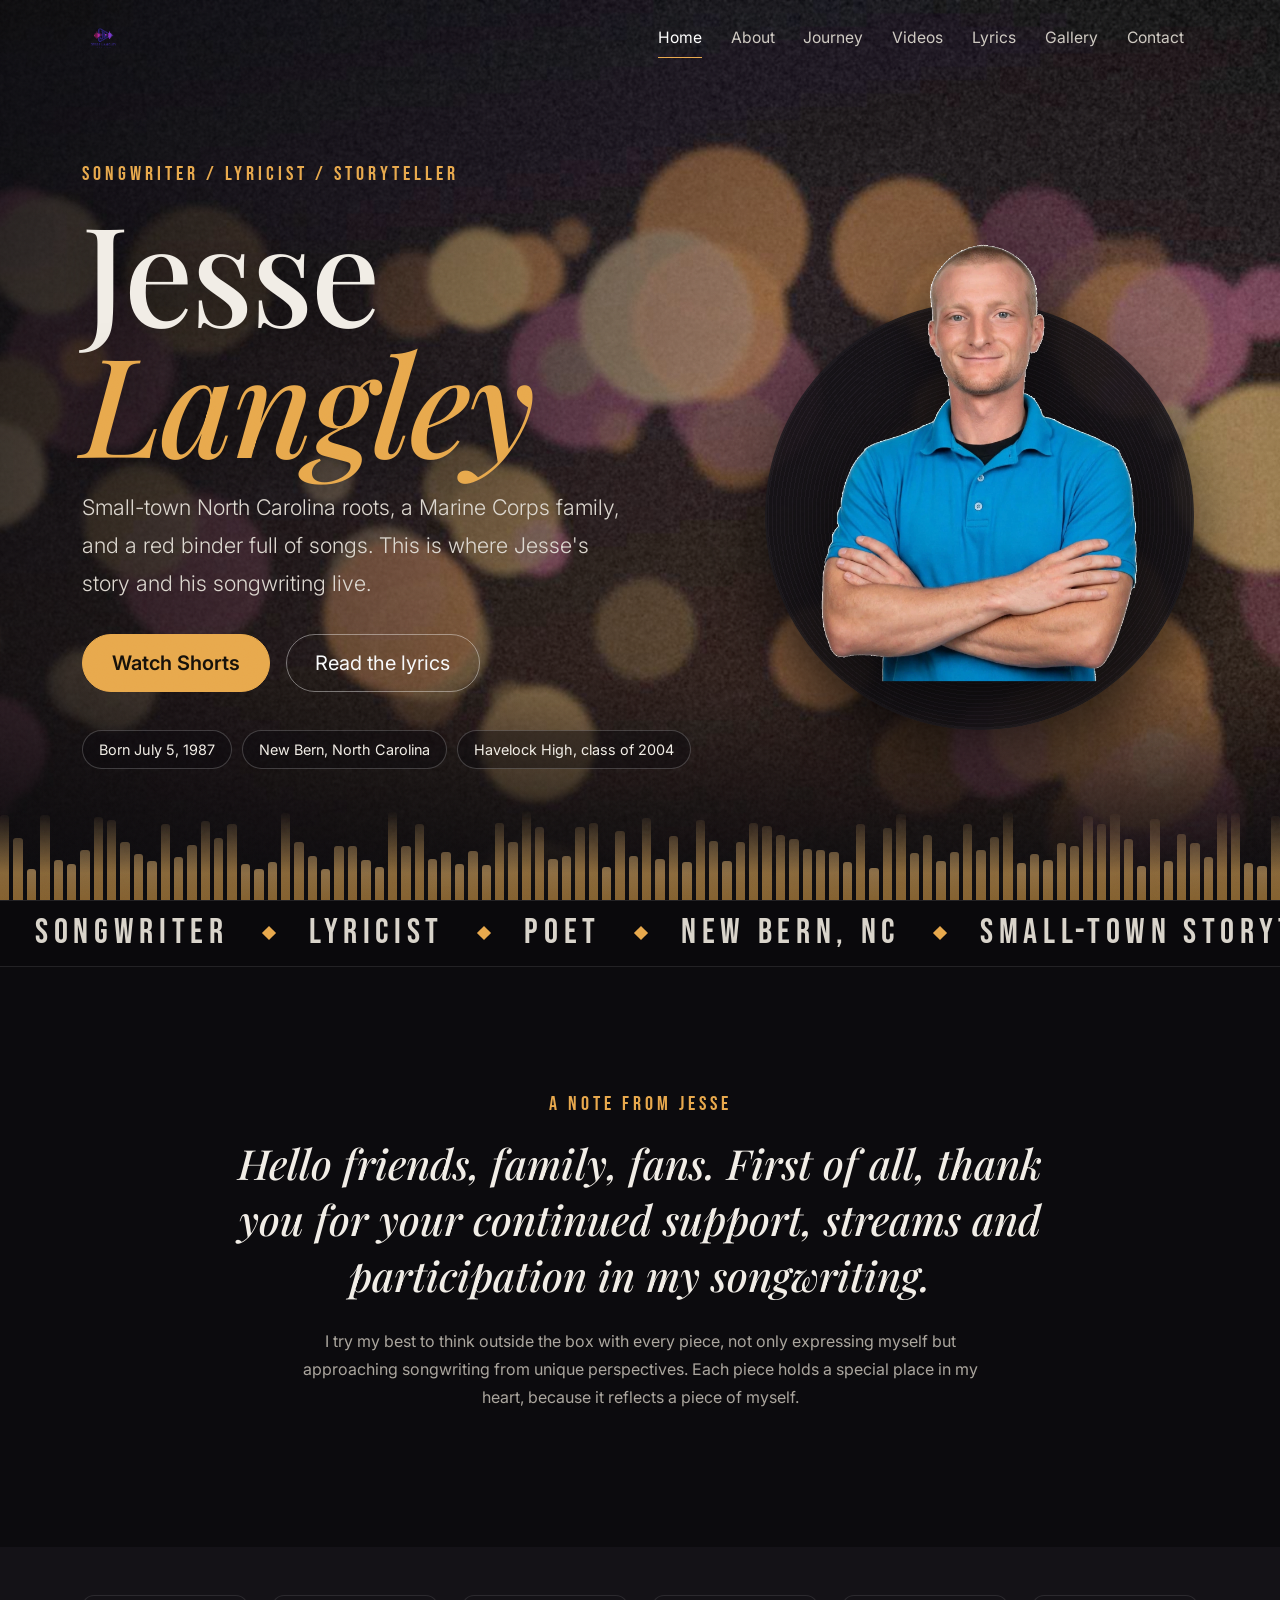
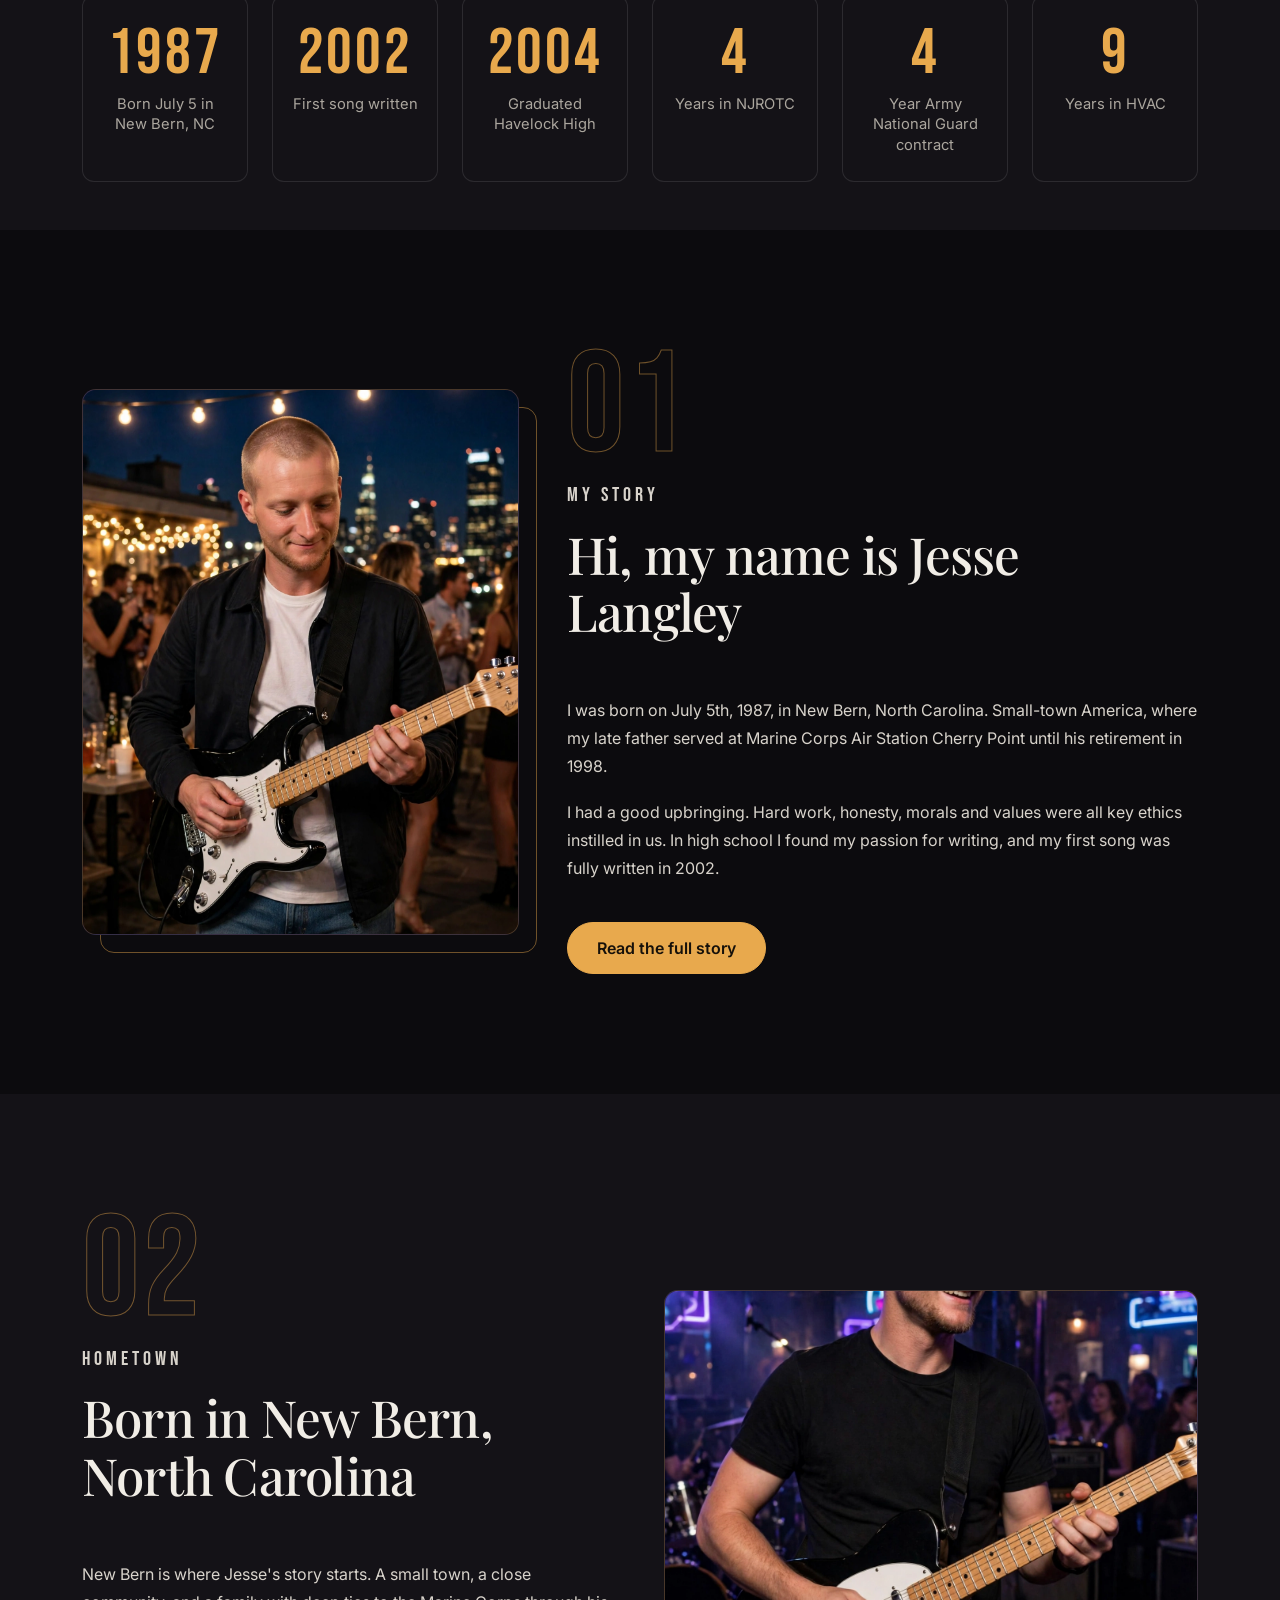
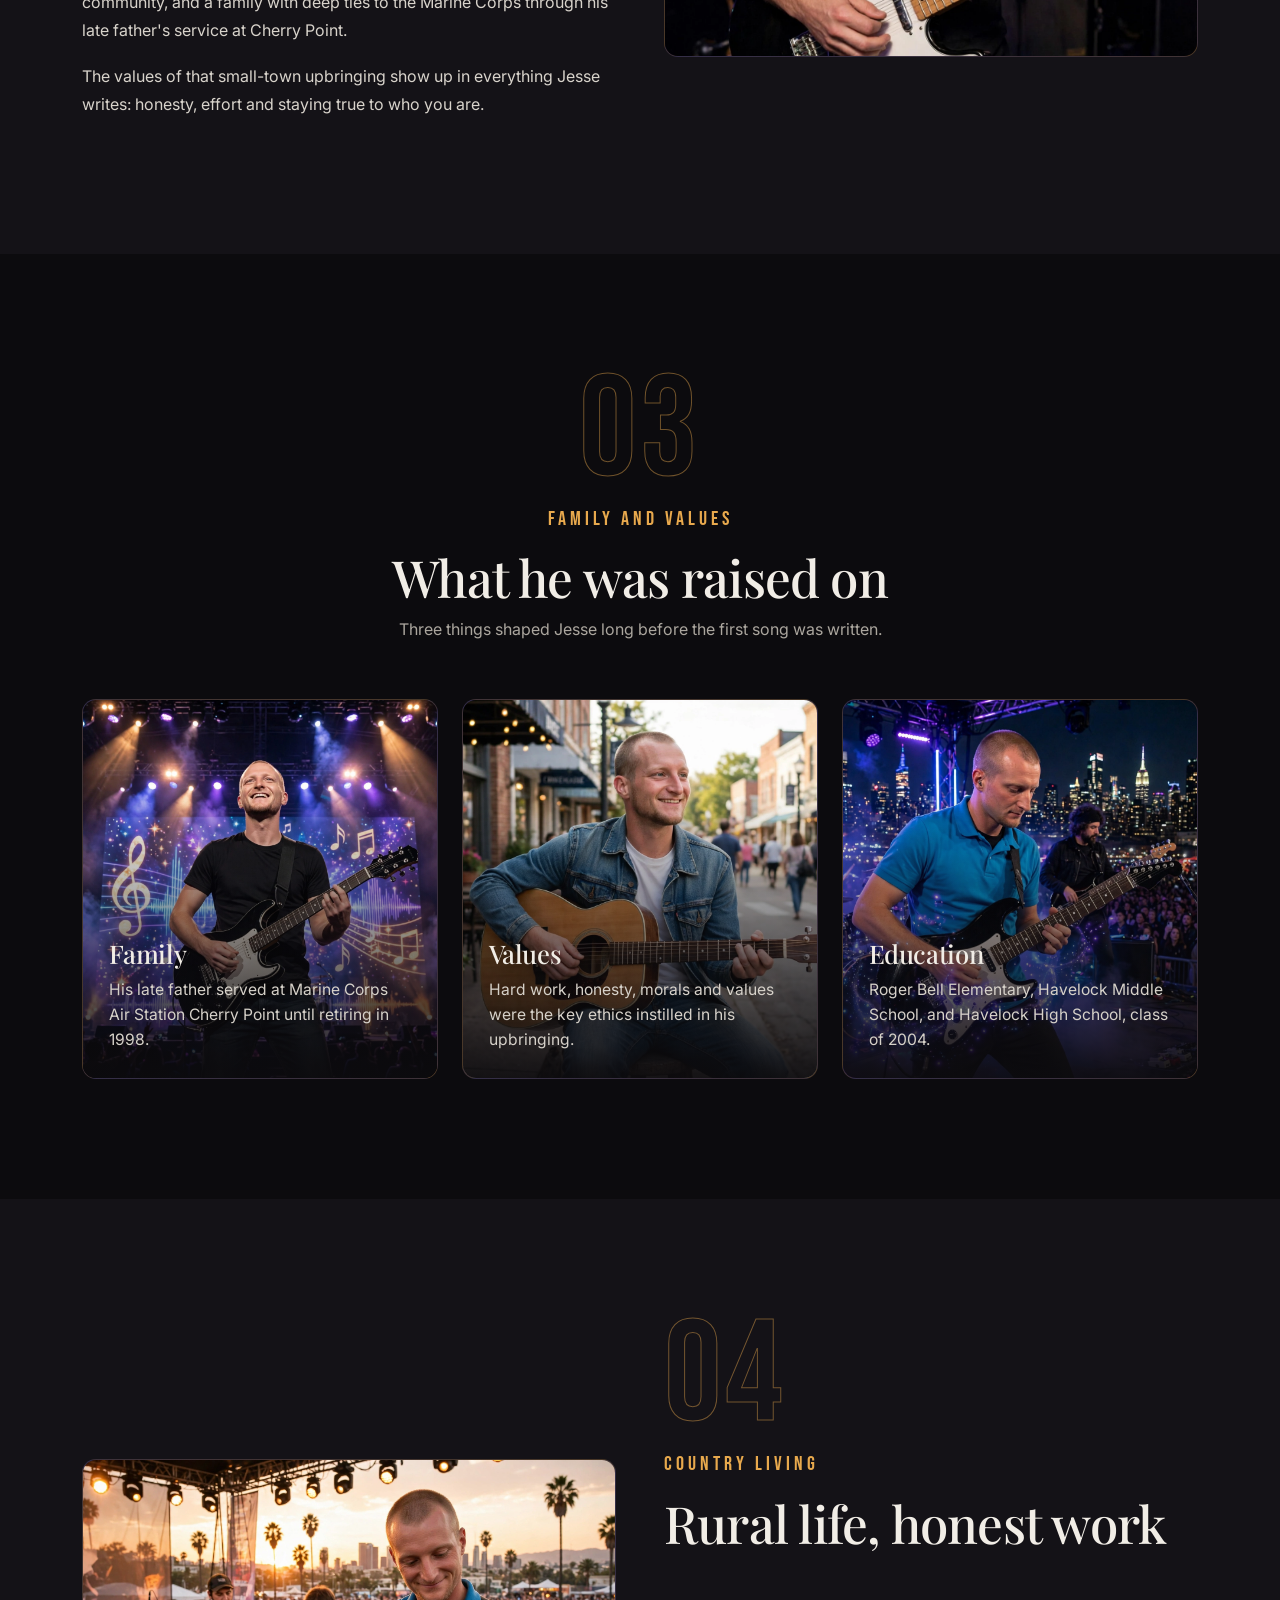
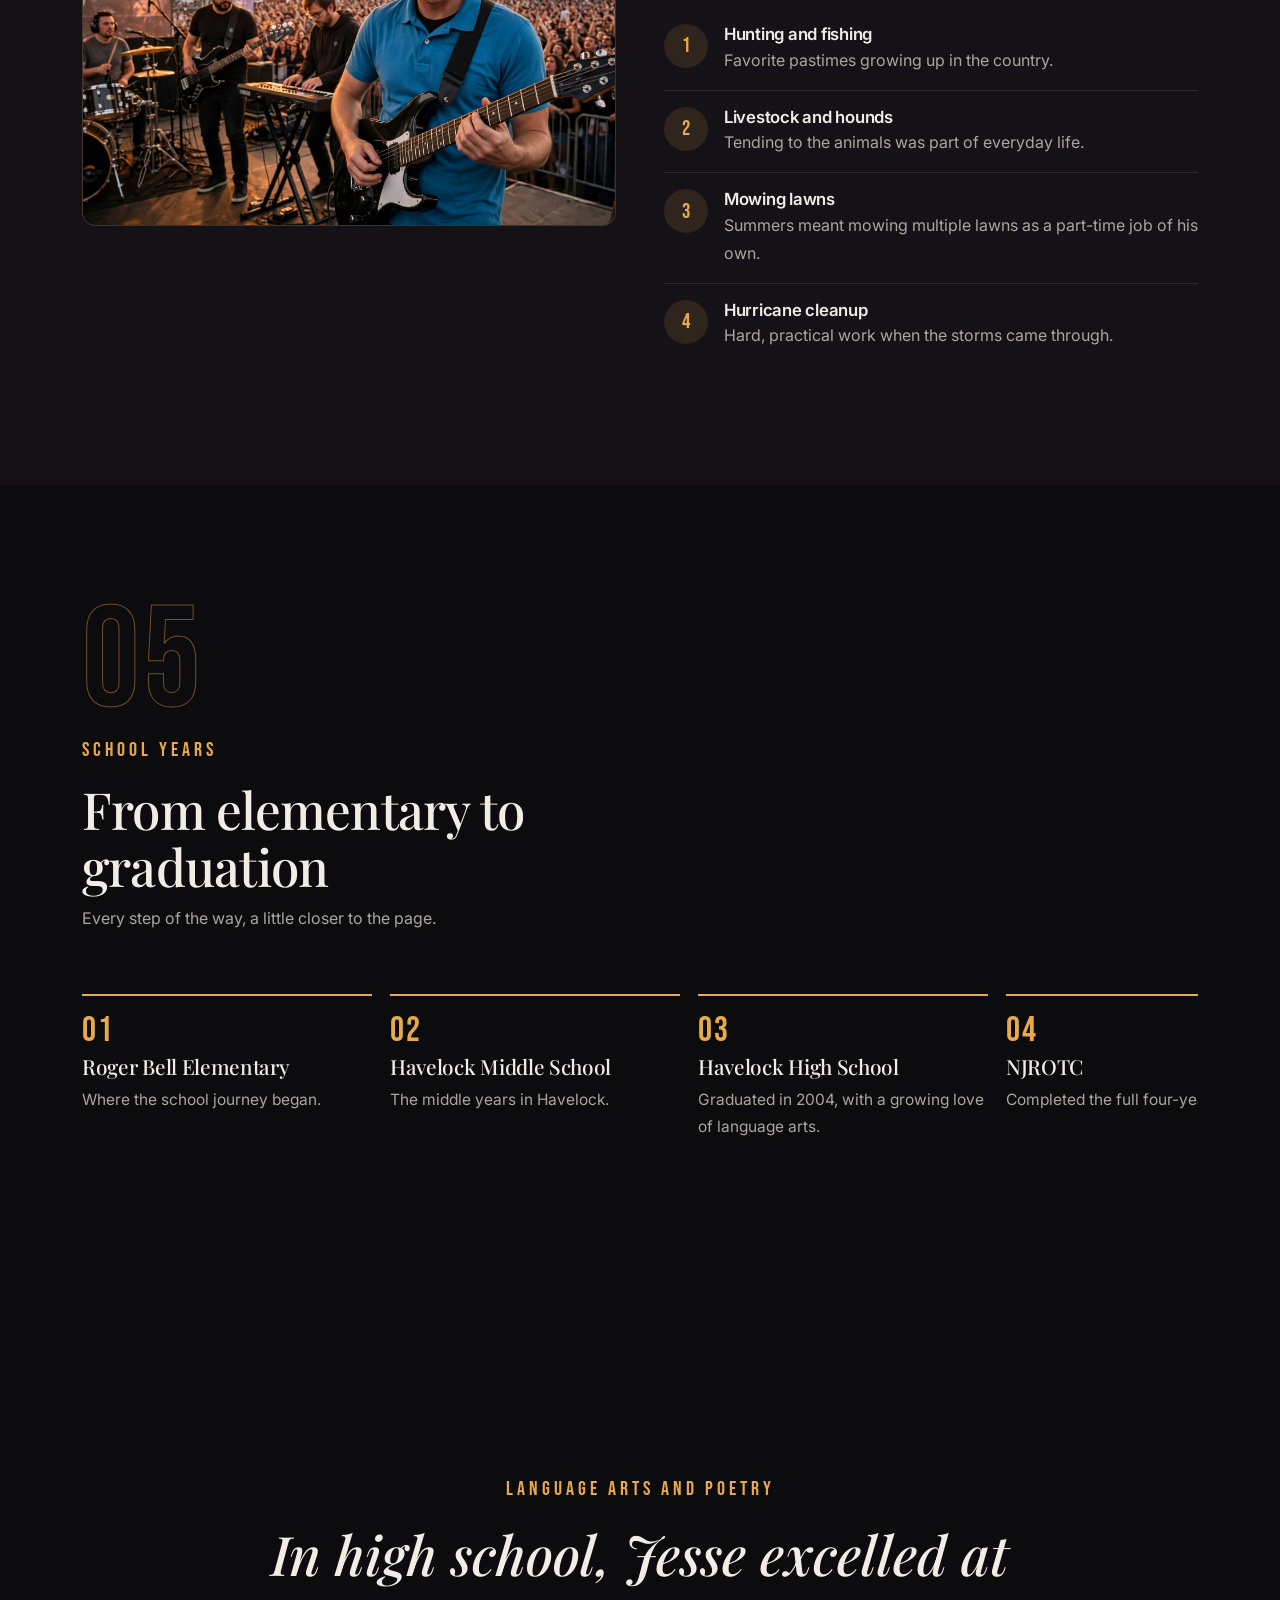
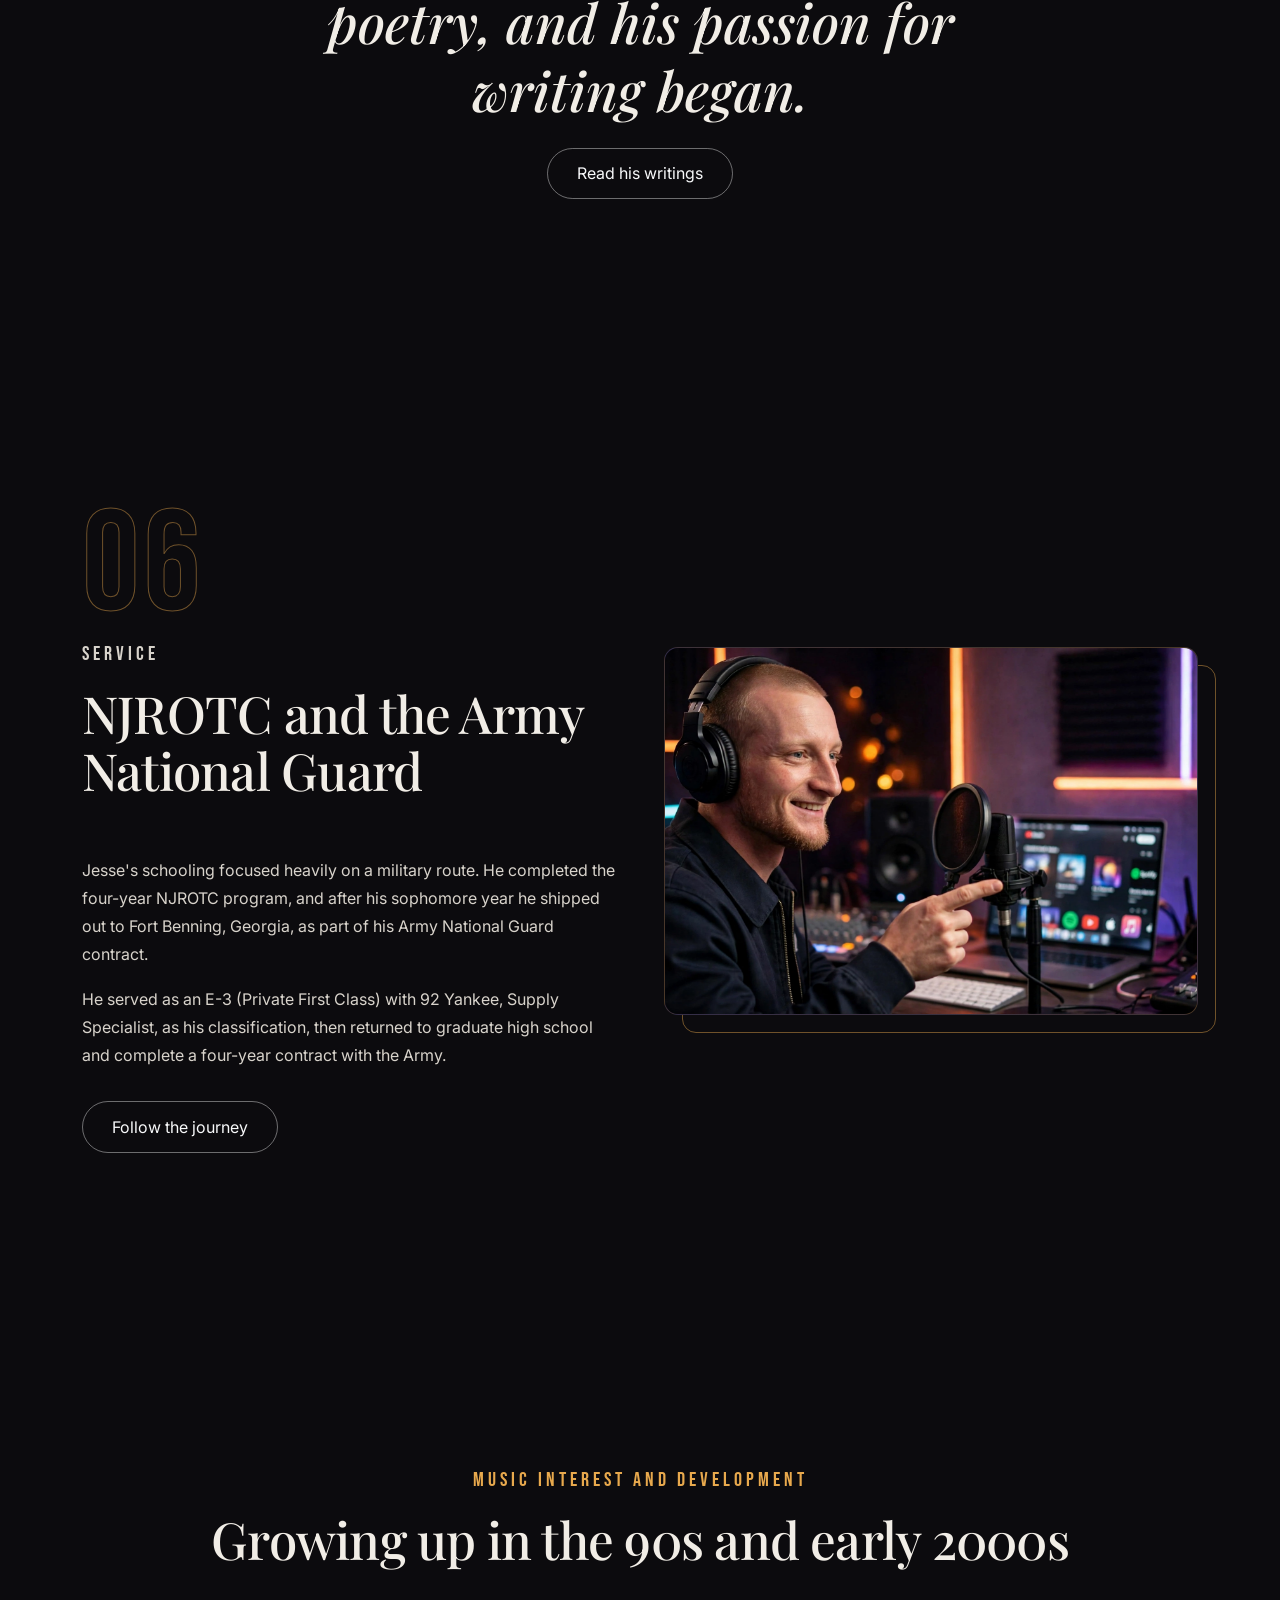
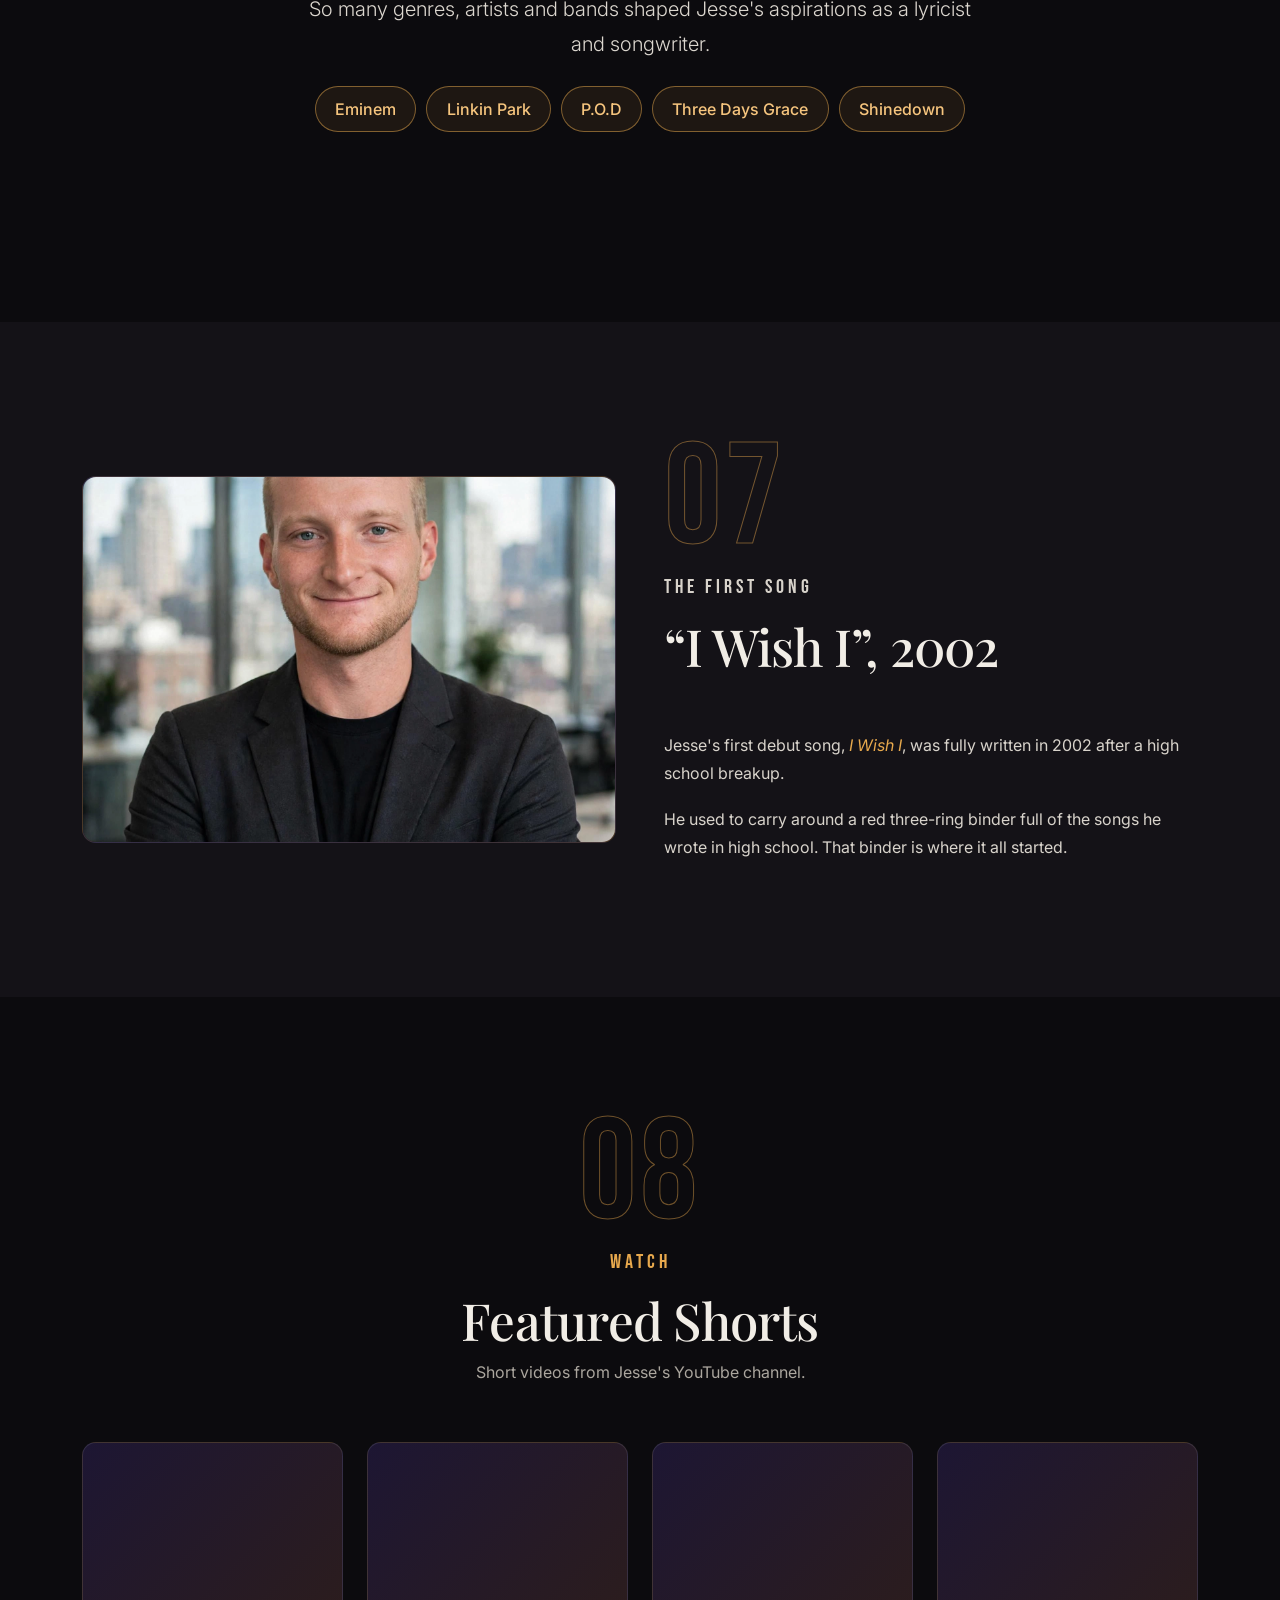
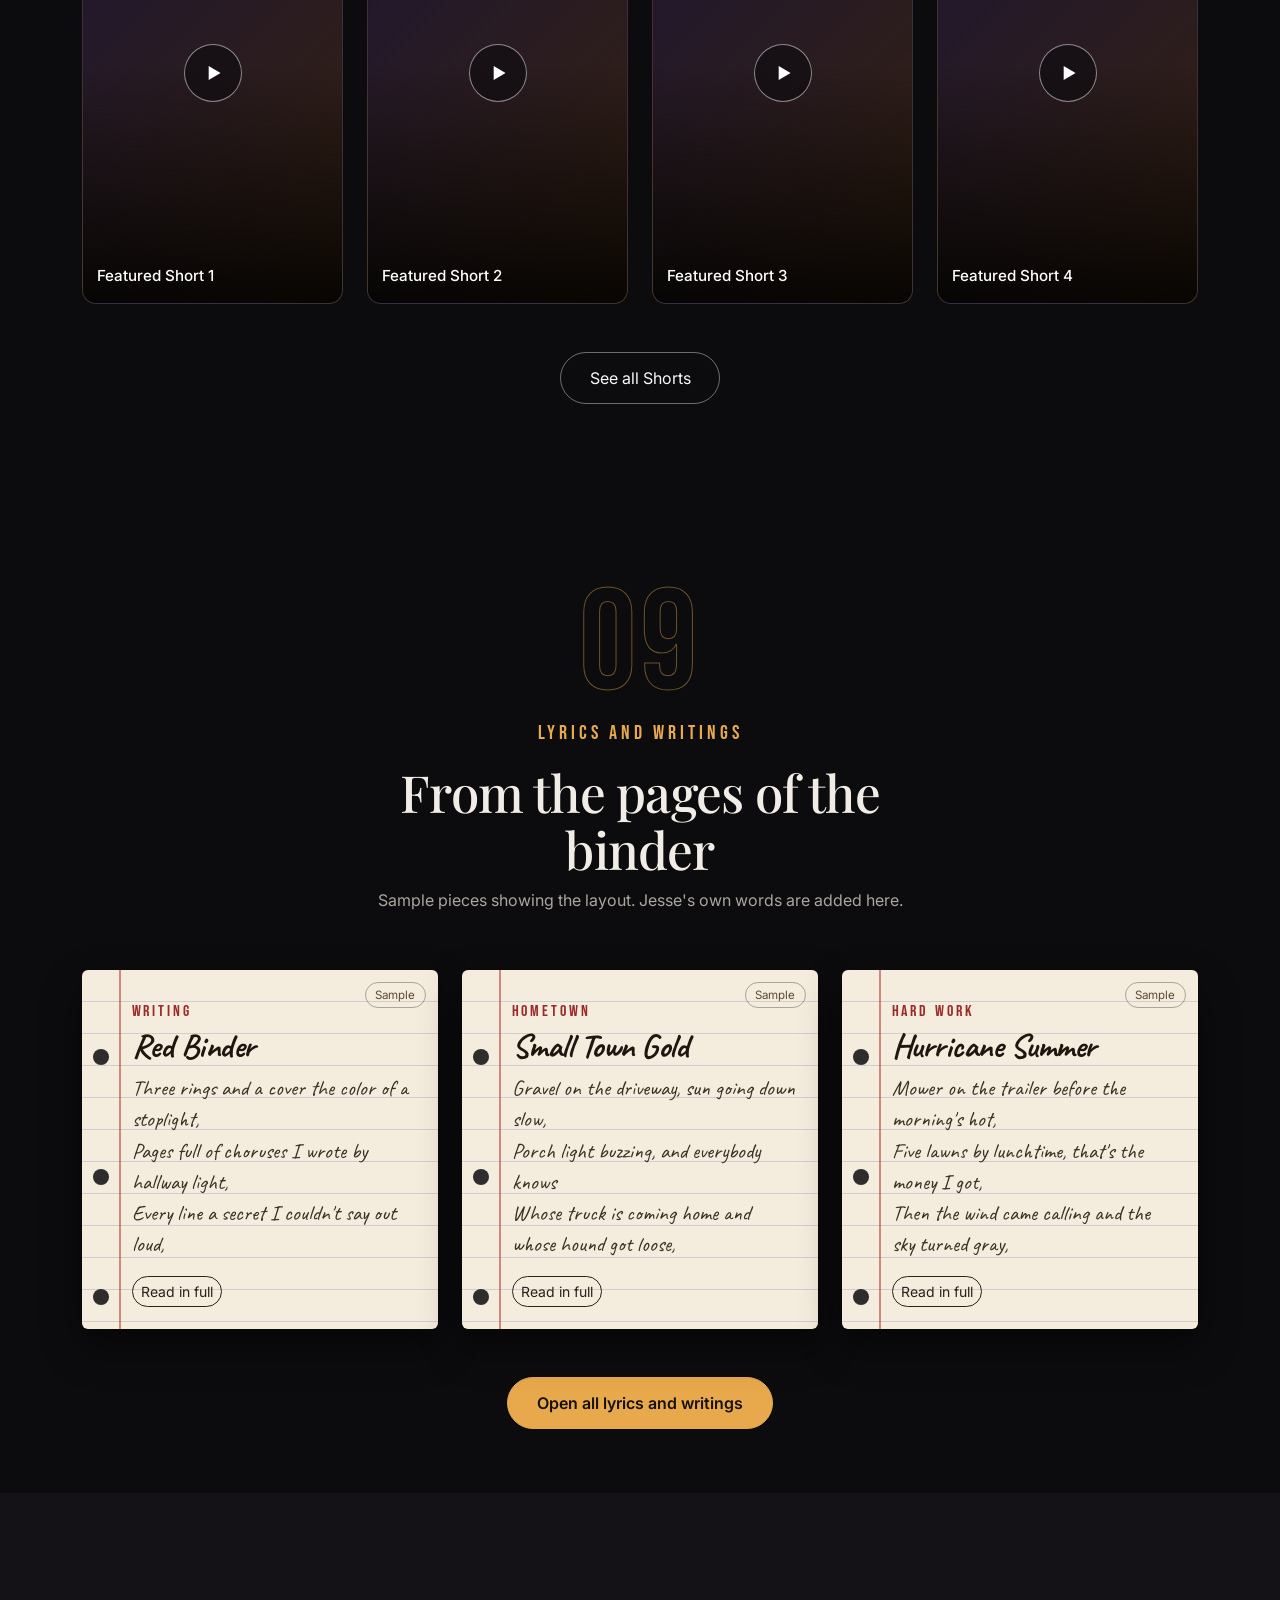
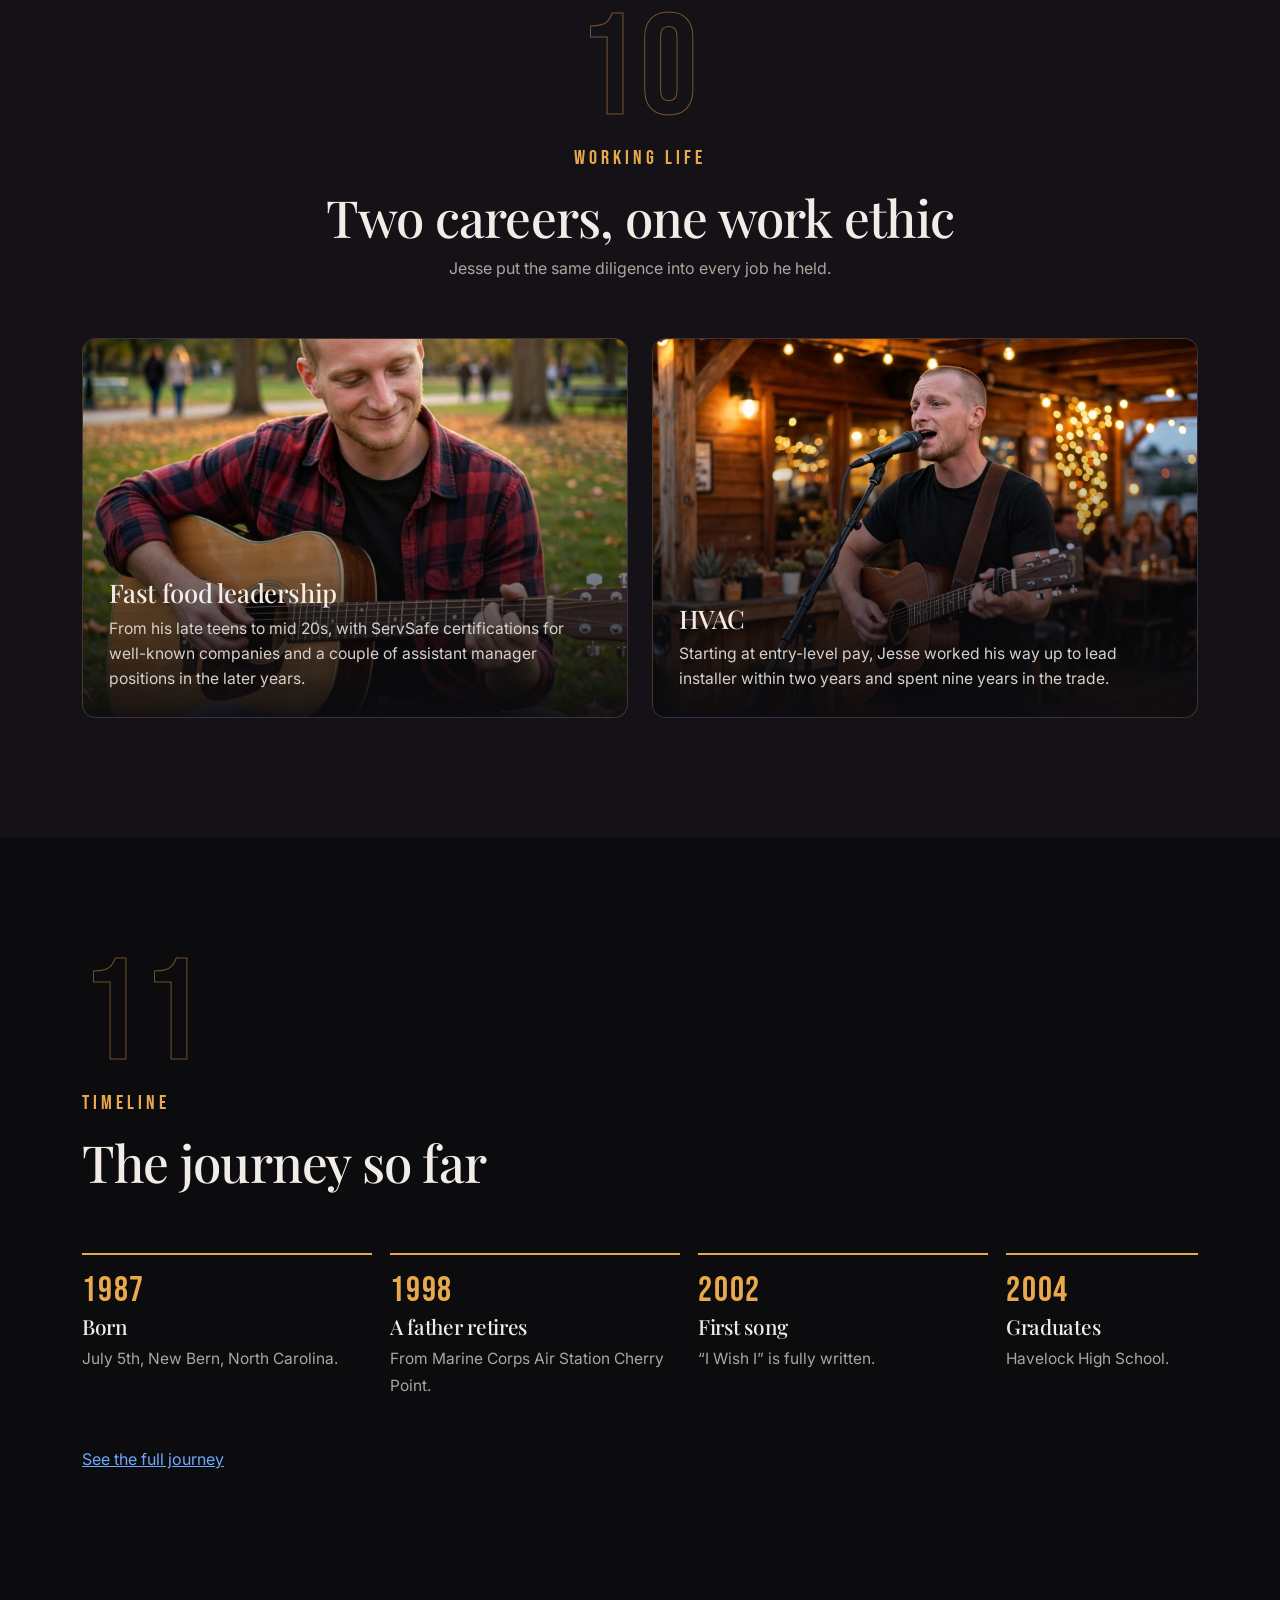
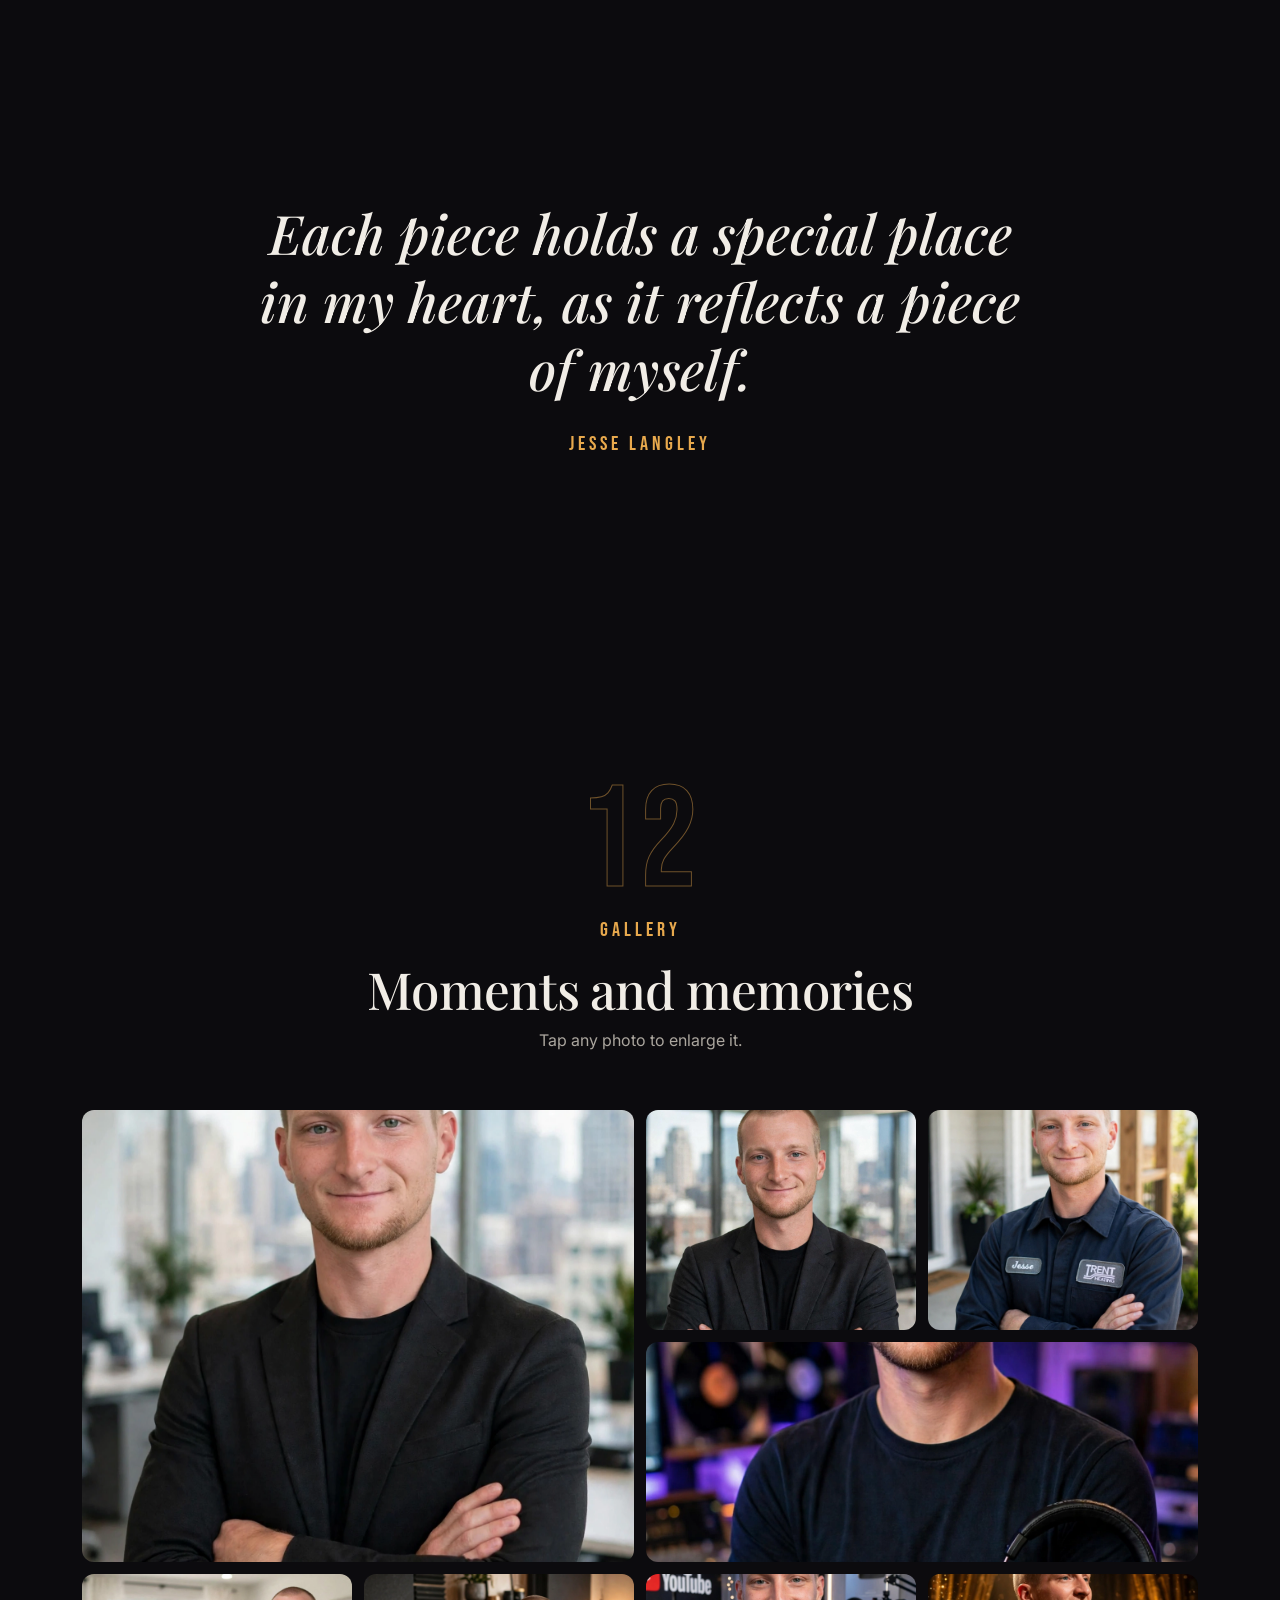
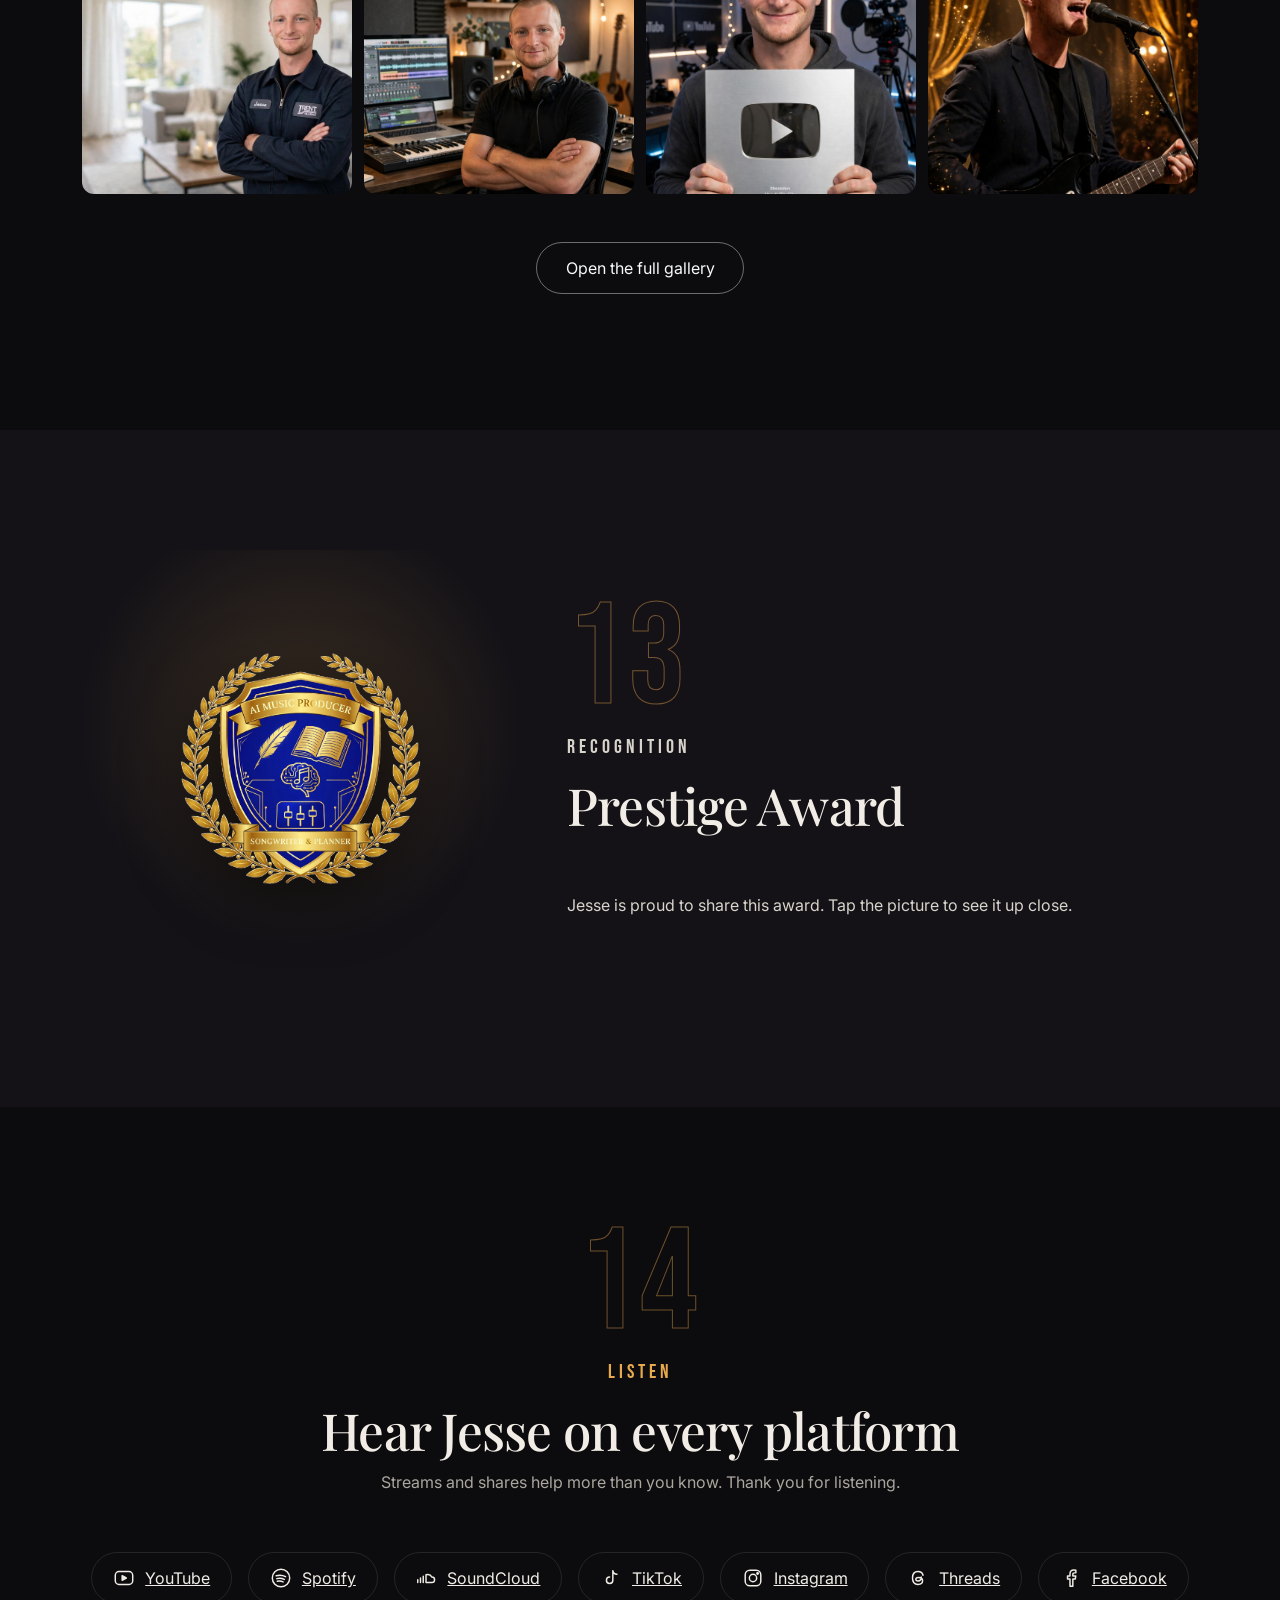
==== commit be8b21f2: "Add files via upload" ====
--- a/index.html
+++ b/index.html
@@ -4,7 +4,7 @@
 <head>
 <meta charset="utf-8"><meta name="viewport" content="width=device-width,initial-scale=1">
 <title>Jesse Langley | Songwriter & Lyricist from New Bern, North Carolina</title><meta name="description" content="Official site of Jesse Langley, songwriter and lyricist from New Bern, North Carolina. His story, Shorts, lyrics and music."><meta name="theme-color" content="#0c0b0e">
-<meta name="author" content="SRM卝SAMIヅ"><meta name="copyright" content="Website design and code by SRM卝SAMIヅ">
+<meta name="author" content="Alixa Stilla"><meta name="copyright" content="Website design and code Developer by Alixa Stilla">
 <link rel="canonical" href="https://YOUR-USERNAME.github.io/YOUR-REPO/index.html">
 <meta property="og:type" content="website"><meta property="og:title" content="Jesse Langley | Songwriter & Lyricist from New Bern, North Carolina"><meta property="og:description" content="Official site of Jesse Langley, songwriter and lyricist from New Bern, North Carolina. His story, Shorts, lyrics and music."><meta property="og:image" content="https://YOUR-USERNAME.github.io/YOUR-REPO/assets/images/stock/bg-stage-lights.jpg">
 <meta name="twitter:card" content="summary_large_image">
@@ -89,7 +89,7 @@
 <div class="col-6 col-lg-3 offset-lg-1"><h4 class="h6 mb-3">Explore</h4><ul><li><a href="index.html">Home</a></li><li><a href="about.html">About</a></li><li><a href="journey.html">Journey</a></li><li><a href="videos.html">Videos</a></li><li><a href="lyrics.html">Lyrics &amp; Writings</a></li><li><a href="gallery.html">Gallery</a></li><li><a href="contact.html">Contact</a></li><li><a href="contact.html">Contact</a></li></ul></div>
 <div class="col-6 col-lg-3"><h4 class="h6 mb-3">Say hello</h4><p class="mut">Friends, family and fans are always welcome to get in touch.</p><a class="btn btn-gold btn-sm" href="contact.html">Contact Jesse</a></div></div>
 <div class="bot d-flex flex-wrap justify-content-between gap-2"><span>&copy; <span id="yr"></span> Jesse Langley. All rights reserved.</span><span>Songs and visuals created with AI-assisted tools, directed and curated by Jesse Langley.</span></div>
-<div class="bot border-0 mt-0 pt-0 credit">Website designed &amp; developed by <strong lang="ja">SRM卝SAMIヅ</strong>. Unauthorized copying or reuse of this design and code is not permitted.</div></div></footer>
+<div class="bot border-0 mt-0 pt-0 credit">Website designed &amp; developed by <strong lang="ja">Alixa Stilla</strong>. Unauthorized copying or reuse of this design and code is not permitted.</div></div></footer>
 <button id="totop" aria-label="Back to top" hidden><svg viewBox="0 0 24 24" width="20" height="20" fill="none" stroke="currentColor" stroke-width="2" stroke-linecap="round" stroke-linejoin="round" aria-hidden="true"><path d="M6 14l6-6 6 6"/></svg></button>
 <div class="modal fade" id="ytModal" tabindex="-1" aria-labelledby="ytTitle" aria-hidden="true"><div class="modal-dialog modal-dialog-centered" style="max-width:min(400px,calc((100svh - 130px)*.5625))"><div class="modal-content">
 <div class="modal-header border-0 py-2"><h2 class="modal-title fs-6 fd" id="ytTitle"></h2><button type="button" class="btn-close" data-bs-dismiss="modal" aria-label="Close"></button></div>
